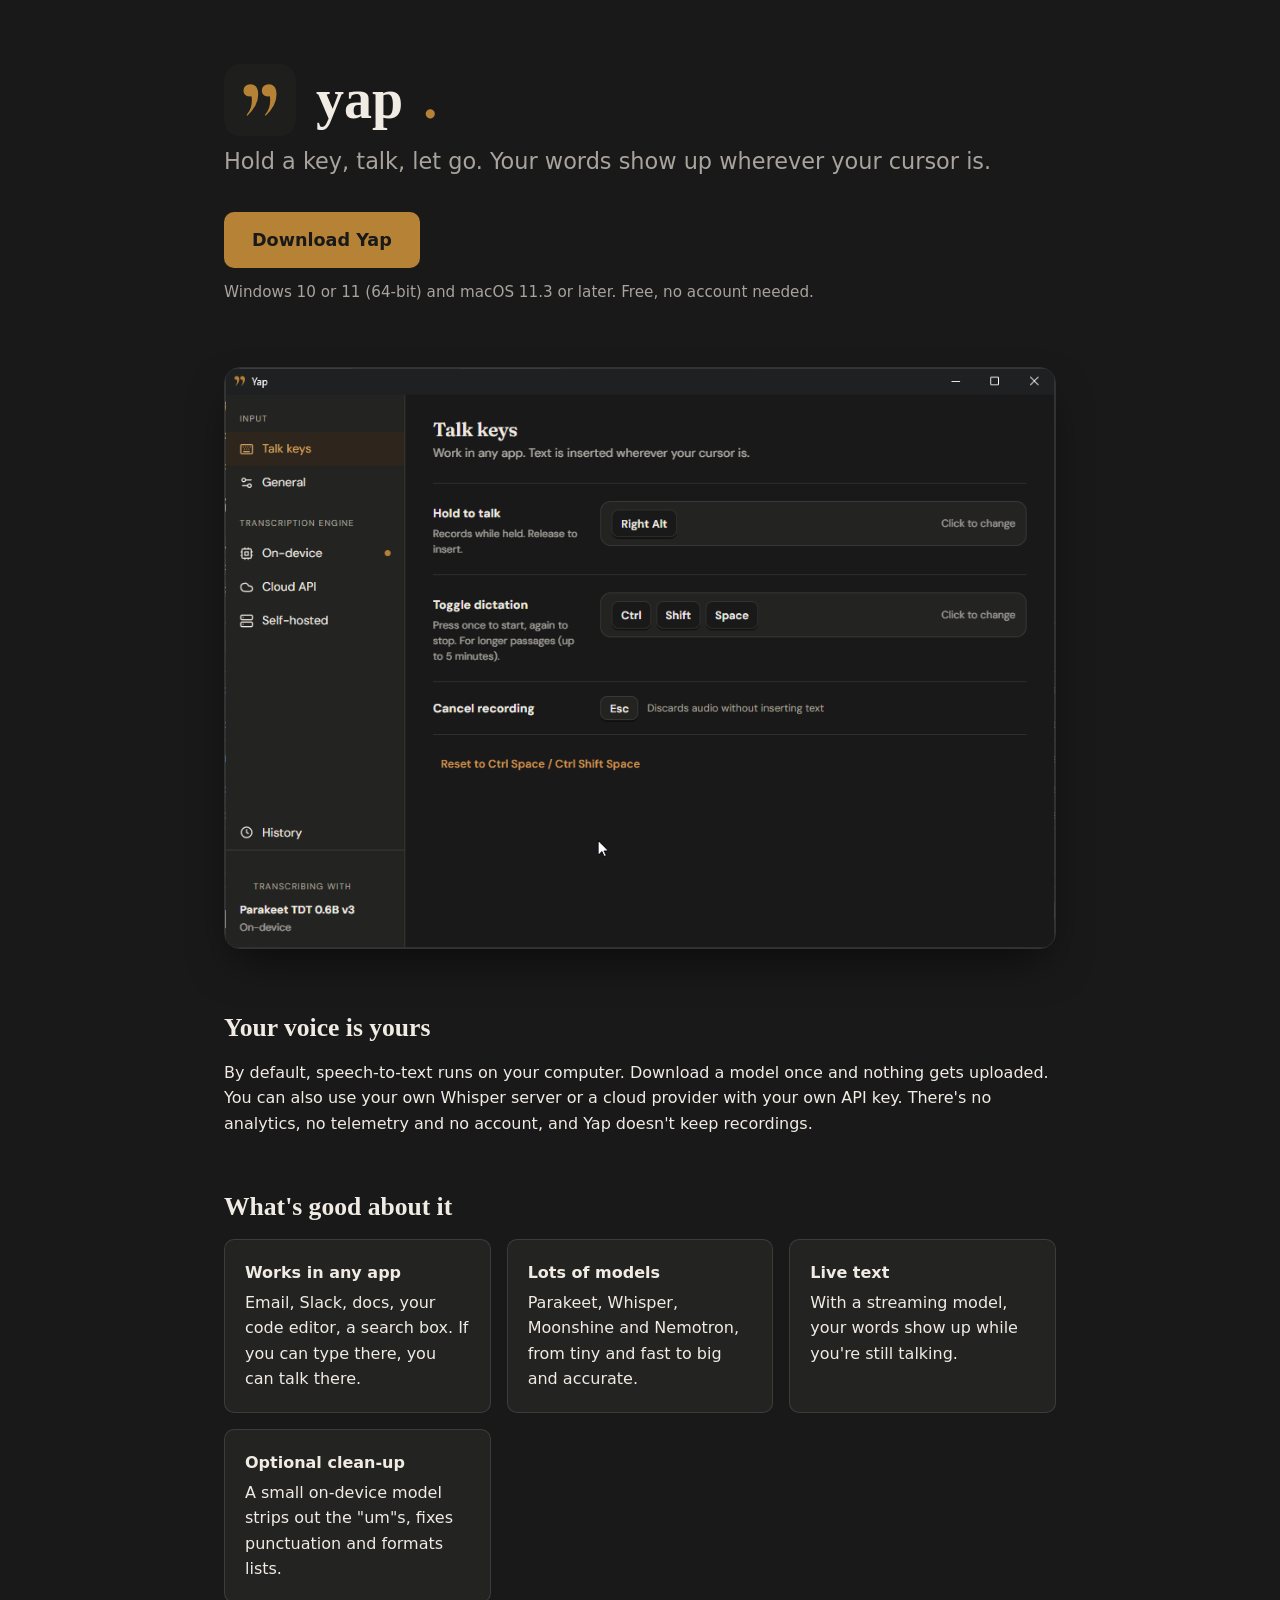
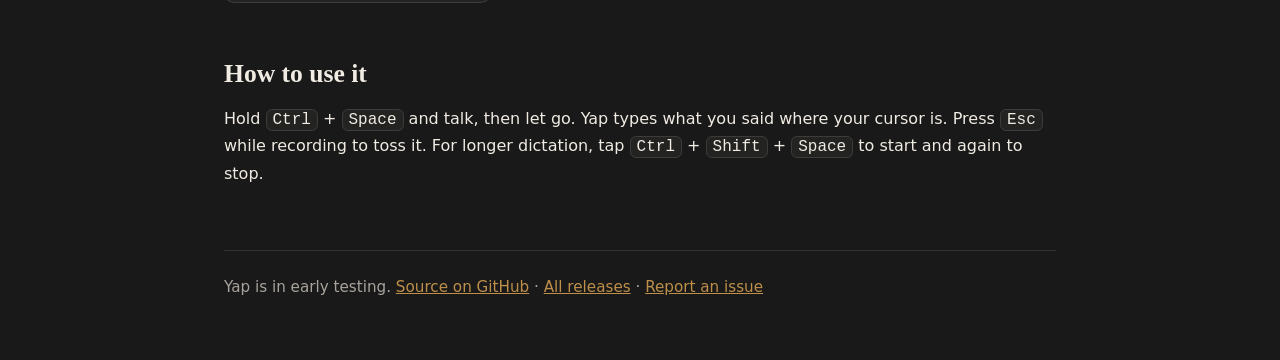
==== docs/index.html @ 4fff2c23 "Add download page" ====
<!DOCTYPE html>
<html lang="en">
<head>
<meta charset="utf-8">
<meta name="viewport" content="width=device-width, initial-scale=1">
<title>Yap: hold a key, talk, let go</title>
<meta name="description" content="Voice typing for Windows and macOS. Private by default: speech-to-text runs on your computer, with no account and no telemetry.">
<link rel="icon" href="favicon.ico" sizes="16x16 32x32 48x48">
<link rel="icon" href="yap-icon-tile.svg" type="image/svg+xml">
<link rel="apple-touch-icon" href="apple-touch-icon-180.png">
<meta property="og:title" content="Yap">
<meta property="og:description" content="Push-to-talk dictation for any app">
<meta property="og:image" content="https://codyrowland.github.io/yap/open-graph.png">
<meta property="og:url" content="https://codyrowland.github.io/yap/">
<meta name="twitter:card" content="summary_large_image">
<style>
  :root {
    --bg: #191919;
    --surface: #232322;
    --text: #F0EBE3;
    --muted: #A8A39C;
    --accent: #B68235;
    --accent-hover: #BD8F4A;
    --on-accent: #191919;
    --divider: rgba(240, 235, 227, .12);
    --heading: Georgia, 'Times New Roman', serif;
    --body: system-ui, -apple-system, 'Segoe UI', sans-serif;
  }
  * { box-sizing: border-box; }
  body { margin: 0; background: var(--bg); color: var(--text); font-family: var(--body); line-height: 1.6; }
  main { max-width: 880px; margin: 0 auto; padding: 64px 24px; }
  h1, h2 { font-family: var(--heading); font-weight: 600; line-height: 1.2; }
  h1 { font-size: 3.5rem; margin: 0; display: flex; align-items: center; gap: 20px; }
  h1 img { width: 72px; height: 72px; }
  h1 span { color: var(--accent); }
  h2 { font-size: 1.6rem; margin: 56px 0 16px; }
  .tagline { font-size: 1.4rem; color: var(--muted); margin: 8px 0 32px; }
  a { color: var(--accent-hover); }
  .downloads { display: flex; flex-wrap: wrap; gap: 12px; }
  .button { display: inline-block; padding: 14px 28px; border-radius: 10px; background: var(--accent); color: var(--on-accent); font-weight: 600; font-size: 1.1rem; text-decoration: none; }
  .button:hover { background: var(--accent-hover); }
  .button.secondary { background: var(--surface); color: var(--text); border: 1px solid var(--divider); }
  .note { color: var(--muted); font-size: .95rem; margin-top: 12px; }
  .screenshot { width: 100%; margin-top: 48px; border-radius: 16px; border: 1px solid var(--divider); box-shadow: 0 20px 44px -12px rgba(0, 0, 0, .6); }
  .features { display: grid; grid-template-columns: repeat(auto-fit, minmax(240px, 1fr)); gap: 16px; padding: 0; list-style: none; }
  .features li { background: var(--surface); border: 1px solid var(--divider); border-radius: 10px; padding: 20px; }
  .features strong { display: block; margin-bottom: 4px; }
  kbd { font-family: ui-monospace, Consolas, monospace; background: var(--surface); border: 1px solid var(--divider); border-radius: 6px; padding: 1px 6px; }
  footer { margin-top: 64px; padding-top: 24px; border-top: 1px solid var(--divider); color: var(--muted); font-size: .95rem; }
</style>
</head>
<body>
<main>
  <h1><img src="yap-icon-tile.svg" alt="">yap<span>.</span></h1>
  <p class="tagline">Hold a key, talk, let go. Your words show up wherever your cursor is.</p>

  <div class="downloads" id="downloads">
    <a class="button" href="https://github.com/codyrowland/yap/releases">Download Yap</a>
  </div>
  <p class="note" id="note">Windows 10 or 11 (64-bit) and macOS 11.3 or later. Free, no account needed.</p>
  <p class="note" id="other"></p>

  <img class="screenshot" src="yap-app.png" alt="Yap settings window">

  <h2>Your voice is yours</h2>
  <p>By default, speech-to-text runs on your computer. Download a model once and nothing gets uploaded. You can also use your own Whisper server or a cloud provider with your own API key. There's no analytics, no telemetry and no account, and Yap doesn't keep recordings.</p>

  <h2>What's good about it</h2>
  <ul class="features">
    <li><strong>Works in any app</strong>Email, Slack, docs, your code editor, a search box. If you can type there, you can talk there.</li>
    <li><strong>Lots of models</strong>Parakeet, Whisper, Moonshine and Nemotron, from tiny and fast to big and accurate.</li>
    <li><strong>Live text</strong>With a streaming model, your words show up while you're still talking.</li>
    <li><strong>Optional clean-up</strong>A small on-device model strips out the "um"s, fixes punctuation and formats lists.</li>
  </ul>

  <h2>How to use it</h2>
  <p>Hold <kbd>Ctrl</kbd> + <kbd>Space</kbd> and talk, then let go. Yap types what you said where your cursor is. Press <kbd>Esc</kbd> while recording to toss it. For longer dictation, tap <kbd>Ctrl</kbd> + <kbd>Shift</kbd> + <kbd>Space</kbd> to start and again to stop.</p>

  <footer>
    Yap is in early testing. <a href="https://github.com/codyrowland/yap">Source on GitHub</a> · <a href="https://github.com/codyrowland/yap/releases">All releases</a> · <a href="https://github.com/codyrowland/yap/issues">Report an issue</a>
  </footer>
</main>
<script>
  const DOWNLOADS = [
    { os: 'windows', label: 'Download for Windows', suffix: '_x64-setup.exe' },
    { os: 'mac', label: 'Download for Mac (Apple Silicon)', suffix: '_aarch64.dmg' },
    { os: 'mac', label: 'Download for Mac (Intel)', suffix: '_x64.dmg' }
  ];

  function detectOs() {
    const platform = (navigator.userAgentData && navigator.userAgentData.platform) || navigator.platform || navigator.userAgent;
    if (/win/i.test(platform)) {
      return 'windows';
    }

    if (/mac/i.test(platform)) {
      return 'mac';
    }

    return 'other';
  }

  function link(href, text, className) {
    const a = document.createElement('a');
    a.href = href;
    a.textContent = text;
    a.className = className;
    return a;
  }

  async function showDownloads() {
    const response = await fetch('https://api.github.com/repos/codyrowland/yap/releases?per_page=10');
    if (!response.ok) {
      return;
    }

    const releases = (await response.json()).filter(release => !release.draft);
    const release = releases.find(r => DOWNLOADS.every(d => r.assets.some(a => a.name.endsWith(d.suffix))));
    if (!release) {
      return;
    }

    const os = detectOs();
    const found = DOWNLOADS.map(d => ({ ...d, url: release.assets.find(a => a.name.endsWith(d.suffix)).browser_download_url }));
    const primary = found.filter(d => d.os === os);
    const others = os === 'other' ? found : found.filter(d => d.os !== os);

    const container = document.getElementById('downloads');
    container.replaceChildren();
    (primary.length ? primary : found).forEach((d, i) => {
      container.append(link(d.url, d.label, i === 0 || !primary.length ? 'button' : 'button secondary'));
    });

    document.getElementById('note').textContent = 'Version ' + release.tag_name.replace(/^v/, '') + '. Free, no account needed.' + (os === 'mac' ? ' Not sure which Mac you have? Apple menu › About This Mac: "Apple M…" means Apple Silicon.' : '');

    if (primary.length) {
      const other = document.getElementById('other');
      other.append('Other platforms: ');
      others.forEach((d, i) => {
        if (i > 0) {
          other.append(' · ');
        }

        other.append(link(d.url, d.label.replace('Download for ', ''), ''));
      });
    }
  }

  showDownloads().catch(() => {});
</script>
</body>
</html>
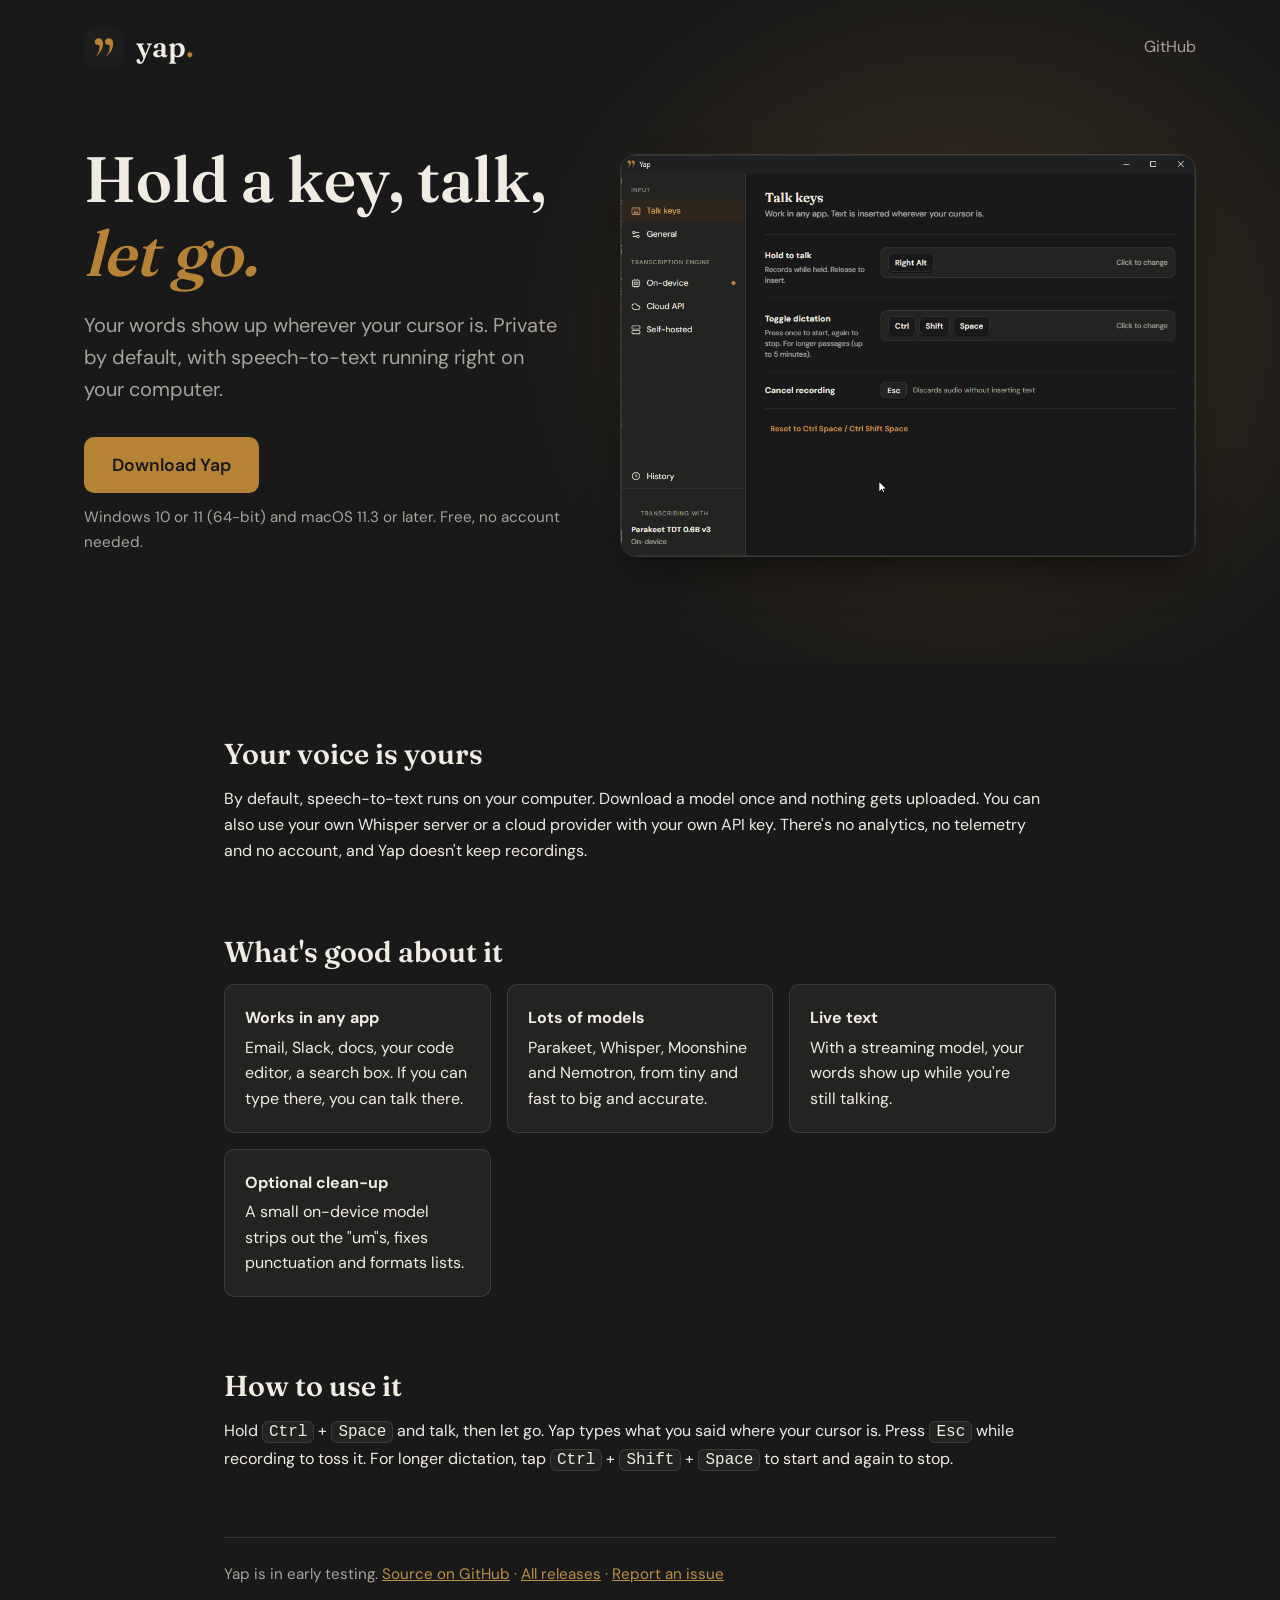
==== commit 414f97b9: "Redesign download page hero and use brand fonts" ====
--- a/docs/index.html
+++ b/docs/index.html
@@ -14,6 +14,8 @@
 <meta property="og:url" content="https://codyrowland.github.io/yap/">
 <meta name="twitter:card" content="summary_large_image">
 <style>
+  @font-face { font-family: 'DM Sans'; src: url('dm-sans-latin.woff2') format('woff2'); font-weight: 100 1000; font-display: swap; }
+  @font-face { font-family: 'Fraunces'; src: url('fraunces-latin.woff2') format('woff2'); font-weight: 100 900; font-display: swap; }
   :root {
     --bg: #191919;
     --surface: #232322;
@@ -23,25 +25,34 @@
     --accent-hover: #BD8F4A;
     --on-accent: #191919;
     --divider: rgba(240, 235, 227, .12);
-    --heading: Georgia, 'Times New Roman', serif;
-    --body: system-ui, -apple-system, 'Segoe UI', sans-serif;
+    --heading: 'Fraunces', Georgia, serif;
+    --body: 'DM Sans', system-ui, sans-serif;
   }
   * { box-sizing: border-box; }
   body { margin: 0; background: var(--bg); color: var(--text); font-family: var(--body); line-height: 1.6; }
-  main { max-width: 880px; margin: 0 auto; padding: 64px 24px; }
-  h1, h2 { font-family: var(--heading); font-weight: 600; line-height: 1.2; }
-  h1 { font-size: 3.5rem; margin: 0; display: flex; align-items: center; gap: 20px; }
-  h1 img { width: 72px; height: 72px; }
-  h1 span { color: var(--accent); }
-  h2 { font-size: 1.6rem; margin: 56px 0 16px; }
-  .tagline { font-size: 1.4rem; color: var(--muted); margin: 8px 0 32px; }
+  main { max-width: 880px; margin: 0 auto; padding: 0 24px 64px; }
+  h1, h2 { font-family: var(--heading); font-weight: 600; line-height: 1.15; }
+  h2 { font-size: 1.8rem; margin: 72px 0 16px; }
+  .nav { max-width: 1160px; margin: 0 auto; padding: 24px; display: flex; align-items: center; justify-content: space-between; }
+  .logo { display: flex; align-items: center; gap: 12px; font-family: var(--heading); font-weight: 600; font-size: 1.8rem; color: var(--text); text-decoration: none; }
+  .logo img { width: 40px; height: 40px; }
+  .wordmark span { color: var(--accent); }
+  .nav-link { color: var(--muted); text-decoration: none; }
+  .nav-link:hover { color: var(--text); }
+  .hero { position: relative; overflow: hidden; }
+  .hero::before { content: ''; position: absolute; top: -10%; right: -10%; width: 70%; height: 120%; background: radial-gradient(closest-side, rgba(182, 130, 53, .22), transparent); pointer-events: none; }
+  .hero-inner { position: relative; max-width: 1160px; margin: 0 auto; padding: 48px 24px 96px; display: grid; grid-template-columns: 5fr 6fr; gap: 56px; align-items: center; }
+  .hero h1 { font-size: clamp(2.6rem, 5vw, 4.2rem); margin: 0 0 20px; }
+  .hero h1 em { font-style: italic; color: var(--accent); }
+  .tagline { font-size: 1.25rem; color: var(--muted); margin: 0 0 32px; }
+  @media (max-width: 860px) { .hero-inner { grid-template-columns: minmax(0, 1fr); padding-bottom: 64px; } }
   a { color: var(--accent-hover); }
   .downloads { display: flex; flex-wrap: wrap; gap: 12px; }
   .button { display: inline-block; padding: 14px 28px; border-radius: 10px; background: var(--accent); color: var(--on-accent); font-weight: 600; font-size: 1.1rem; text-decoration: none; }
   .button:hover { background: var(--accent-hover); }
   .button.secondary { background: var(--surface); color: var(--text); border: 1px solid var(--divider); }
   .note { color: var(--muted); font-size: .95rem; margin-top: 12px; }
-  .screenshot { width: 100%; margin-top: 48px; border-radius: 16px; border: 1px solid var(--divider); box-shadow: 0 20px 44px -12px rgba(0, 0, 0, .6); }
+  .screenshot { width: 100%; height: auto; display: block; border-radius: 16px; border: 1px solid var(--divider); box-shadow: 0 20px 44px -12px rgba(0, 0, 0, .6); }
   .features { display: grid; grid-template-columns: repeat(auto-fit, minmax(240px, 1fr)); gap: 16px; padding: 0; list-style: none; }
   .features li { background: var(--surface); border: 1px solid var(--divider); border-radius: 10px; padding: 20px; }
   .features strong { display: block; margin-bottom: 4px; }
@@ -50,18 +61,25 @@
 </style>
 </head>
 <body>
+<header class="hero">
+  <nav class="nav">
+    <a class="logo" href="./"><img src="yap-icon-tile.svg" alt=""><span class="wordmark">yap<span>.</span></span></a>
+    <a class="nav-link" href="https://github.com/codyrowland/yap">GitHub</a>
+  </nav>
+  <div class="hero-inner">
+    <div>
+      <h1>Hold a key, talk, <em>let go.</em></h1>
+      <p class="tagline">Your words show up wherever your cursor is. Private by default, with speech-to-text running right on your computer.</p>
+      <div class="downloads" id="downloads">
+        <a class="button" href="https://github.com/codyrowland/yap/releases">Download Yap</a>
+      </div>
+      <p class="note" id="note">Windows 10 or 11 (64-bit) and macOS 11.3 or later. Free, no account needed.</p>
+      <p class="note" id="other"></p>
+    </div>
+    <img class="screenshot" src="yap-app.png" alt="Yap settings window" width="962" height="672">
+  </div>
+</header>
 <main>
-  <h1><img src="yap-icon-tile.svg" alt="">yap<span>.</span></h1>
-  <p class="tagline">Hold a key, talk, let go. Your words show up wherever your cursor is.</p>
-
-  <div class="downloads" id="downloads">
-    <a class="button" href="https://github.com/codyrowland/yap/releases">Download Yap</a>
-  </div>
-  <p class="note" id="note">Windows 10 or 11 (64-bit) and macOS 11.3 or later. Free, no account needed.</p>
-  <p class="note" id="other"></p>
-
-  <img class="screenshot" src="yap-app.png" alt="Yap settings window">
-
   <h2>Your voice is yours</h2>
   <p>By default, speech-to-text runs on your computer. Download a model once and nothing gets uploaded. You can also use your own Whisper server or a cloud provider with your own API key. There's no analytics, no telemetry and no account, and Yap doesn't keep recordings.</p>
 
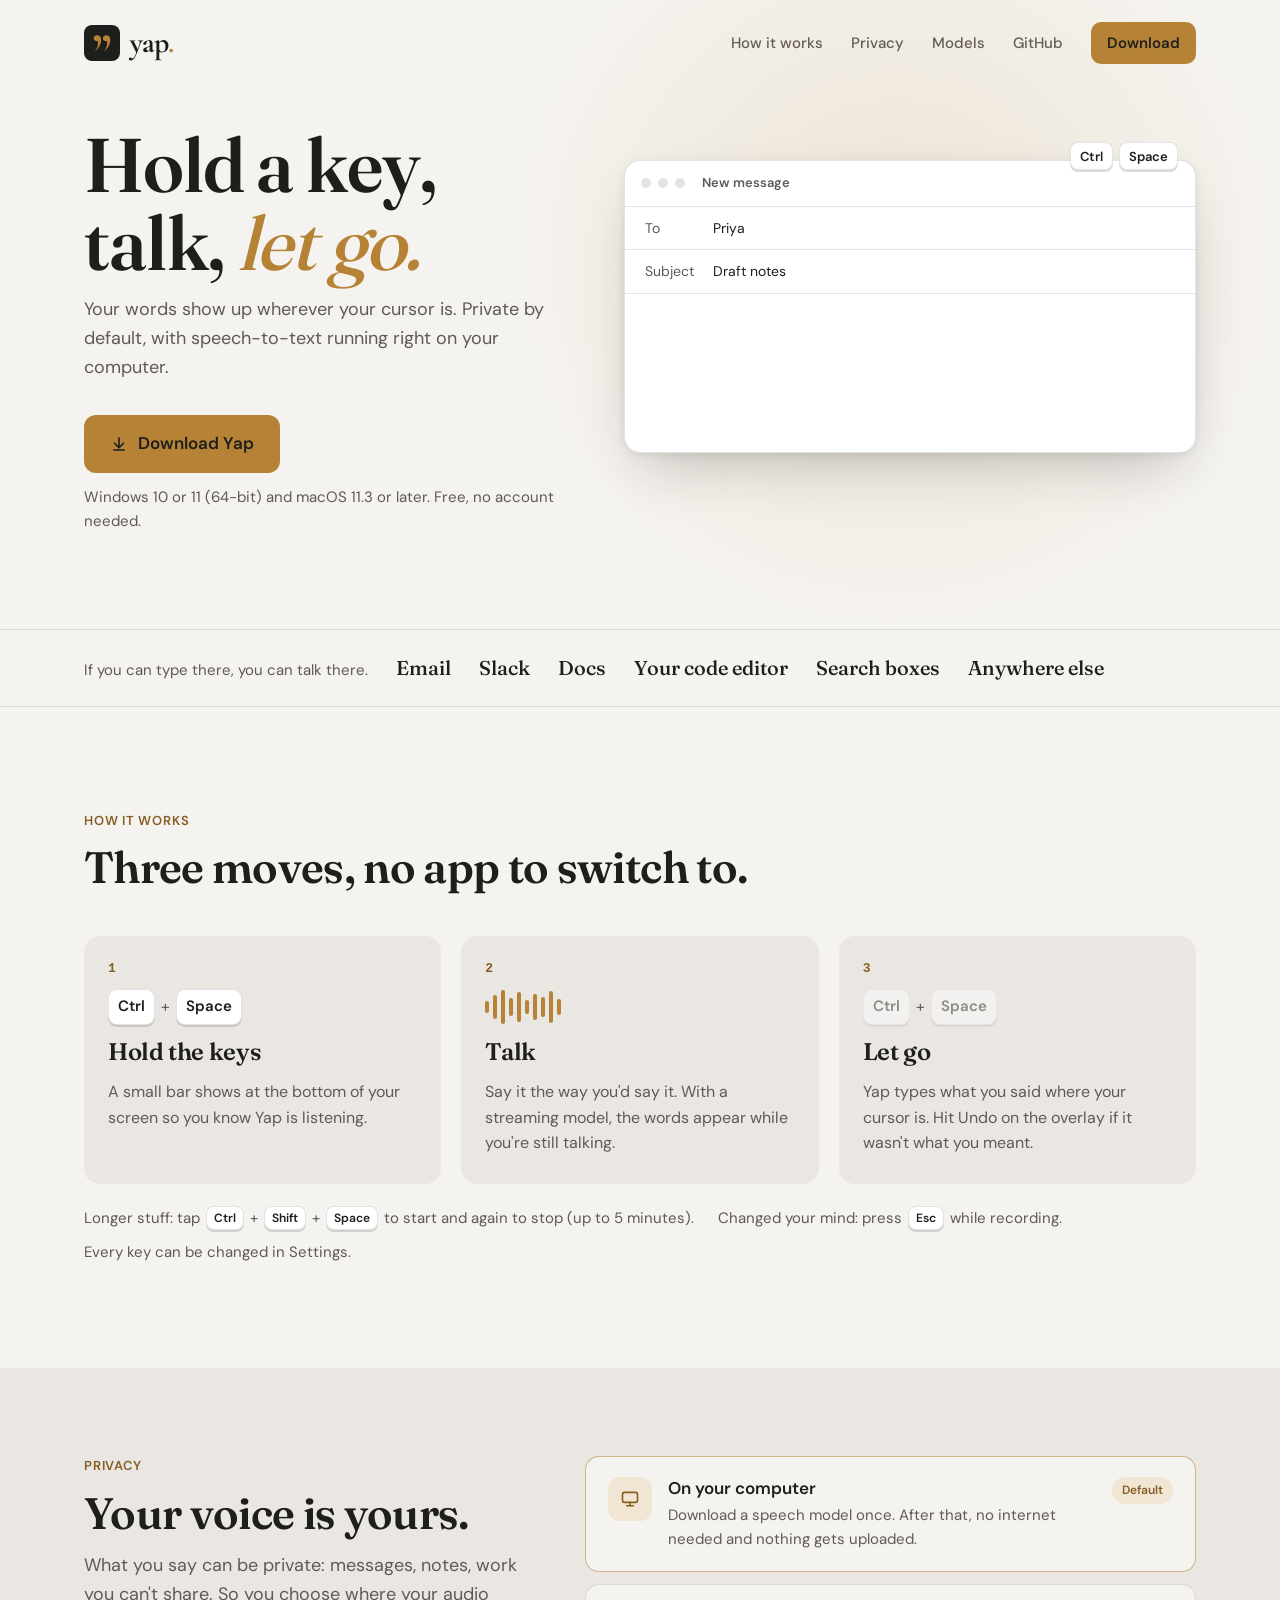
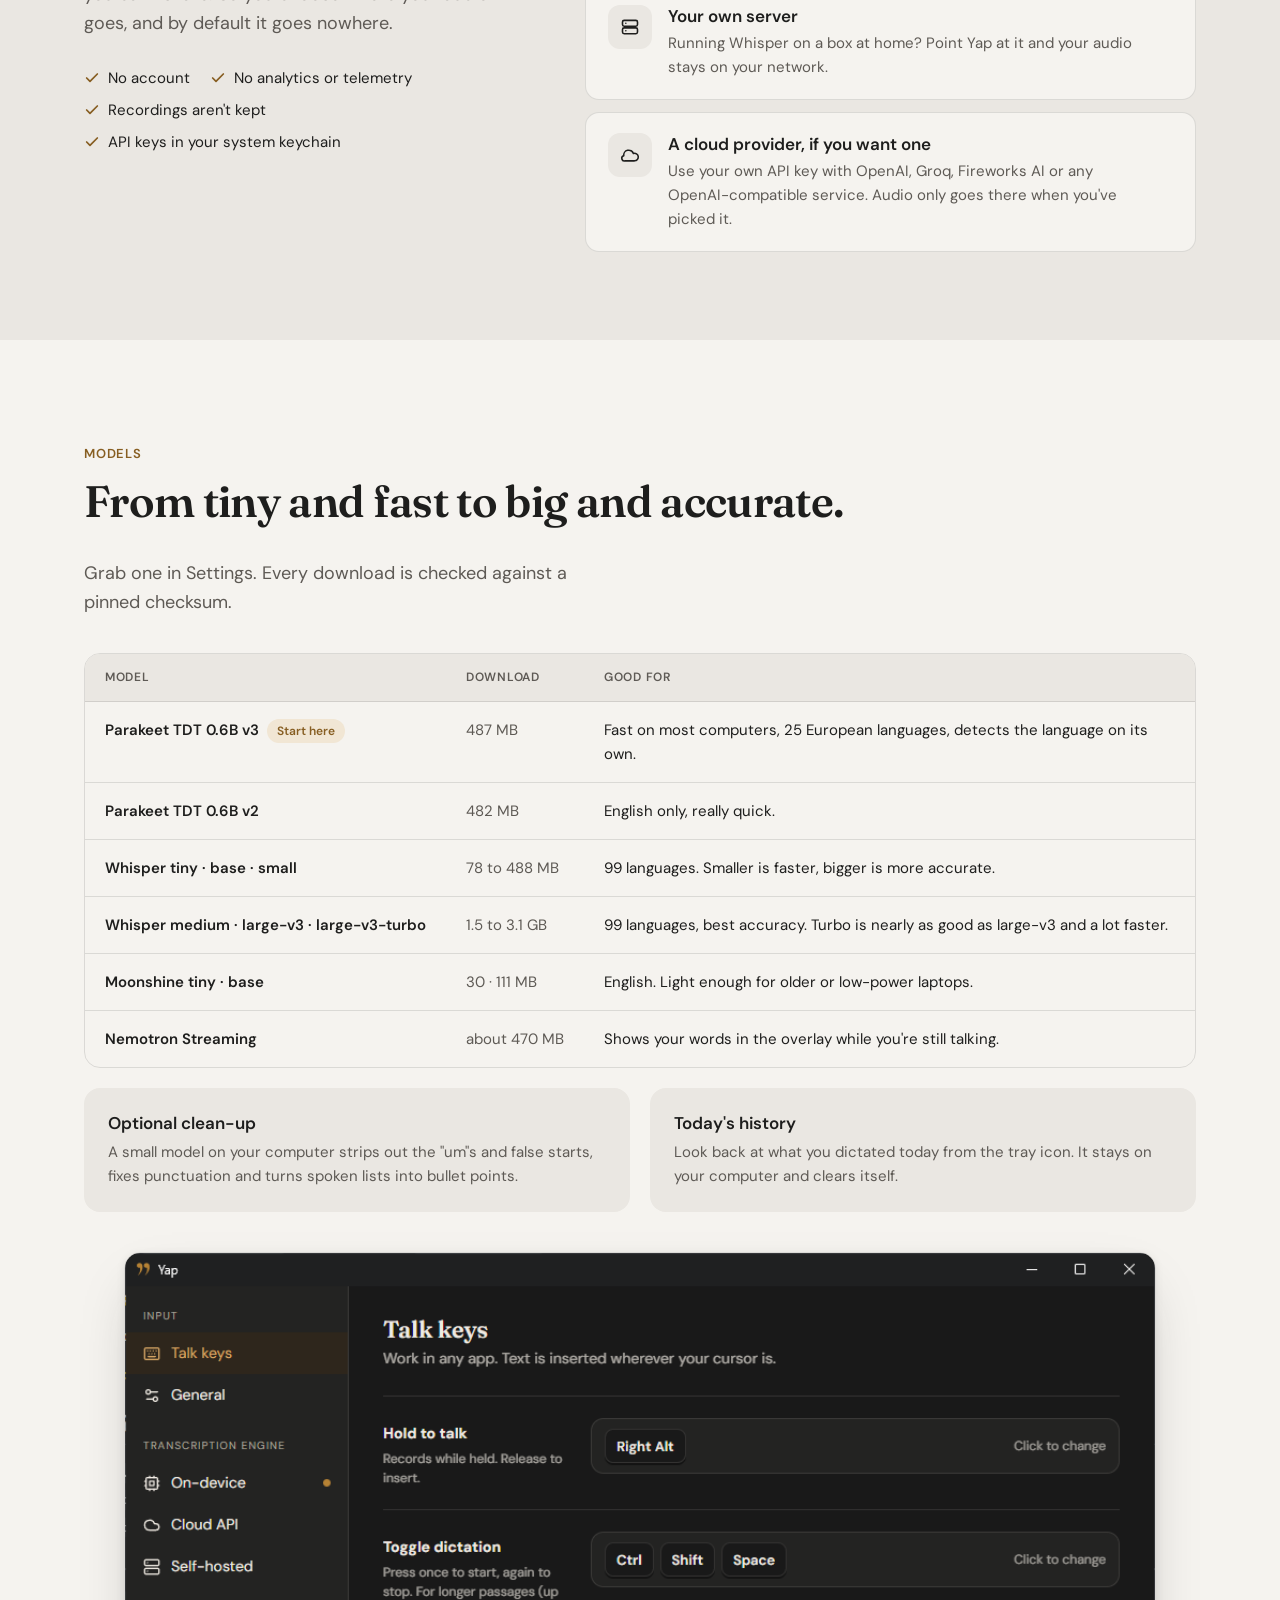
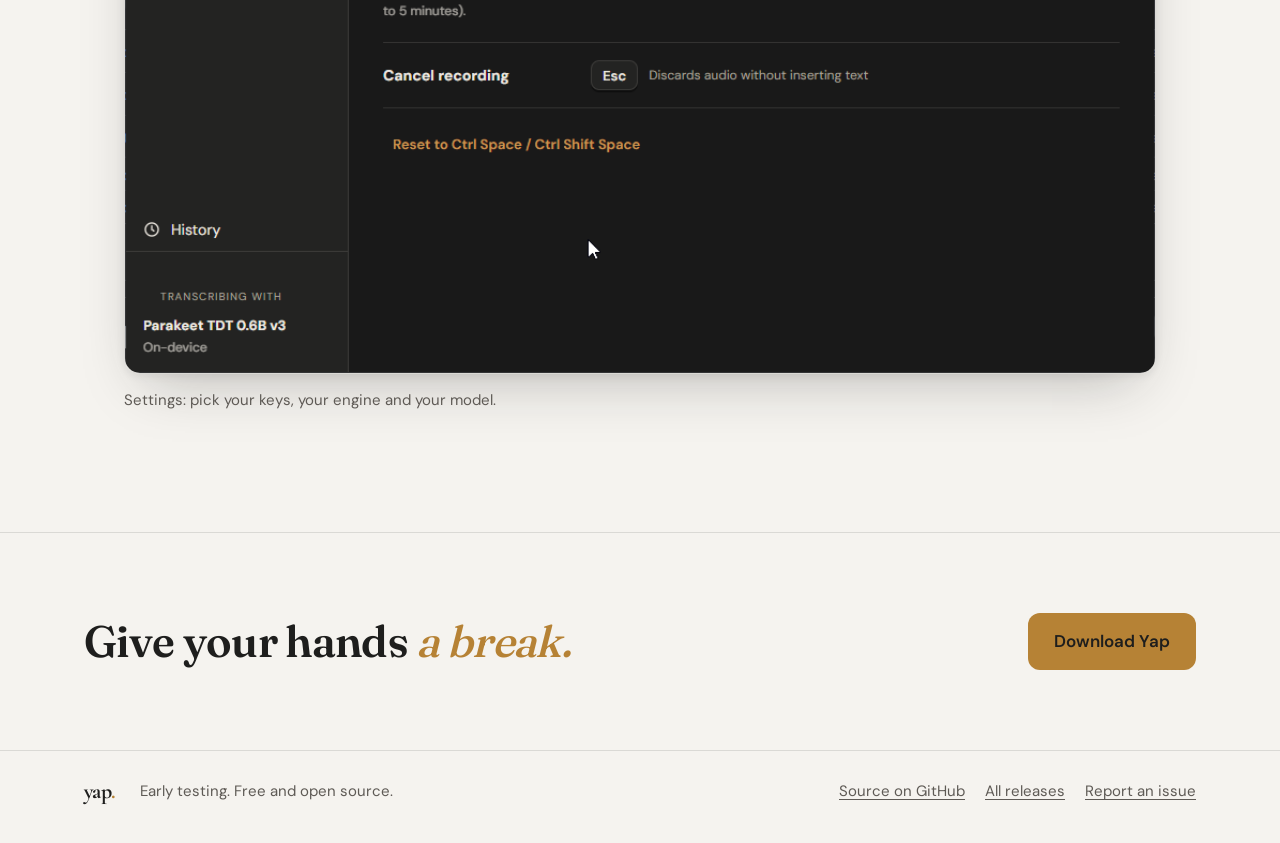
==== commit ec3c796f: "Replace download page with full landing page" ====
--- a/docs/index.html
+++ b/docs/index.html
@@ -2,7 +2,7 @@
 <html lang="en">
 <head>
 <meta charset="utf-8">
-<meta name="viewport" content="width=device-width, initial-scale=1">
+<meta name="viewport" content="width=device-width, initial-scale=1, viewport-fit=cover">
 <title>Yap: hold a key, talk, let go</title>
 <meta name="description" content="Voice typing for Windows and macOS. Private by default: speech-to-text runs on your computer, with no account and no telemetry.">
 <link rel="icon" href="favicon.ico" sizes="16x16 32x32 48x48">
@@ -14,157 +14,409 @@
 <meta property="og:url" content="https://codyrowland.github.io/yap/">
 <meta name="twitter:card" content="summary_large_image">
 <style>
-  @font-face { font-family: 'DM Sans'; src: url('dm-sans-latin.woff2') format('woff2'); font-weight: 100 1000; font-display: swap; }
-  @font-face { font-family: 'Fraunces'; src: url('fraunces-latin.woff2') format('woff2'); font-weight: 100 900; font-display: swap; }
-  :root {
-    --bg: #191919;
-    --surface: #232322;
-    --text: #F0EBE3;
-    --muted: #A8A39C;
-    --accent: #B68235;
-    --accent-hover: #BD8F4A;
-    --on-accent: #191919;
-    --divider: rgba(240, 235, 227, .12);
-    --heading: 'Fraunces', Georgia, serif;
-    --body: 'DM Sans', system-ui, sans-serif;
-  }
-  * { box-sizing: border-box; }
-  body { margin: 0; background: var(--bg); color: var(--text); font-family: var(--body); line-height: 1.6; }
-  main { max-width: 880px; margin: 0 auto; padding: 0 24px 64px; }
-  h1, h2 { font-family: var(--heading); font-weight: 600; line-height: 1.15; }
-  h2 { font-size: 1.8rem; margin: 72px 0 16px; }
-  .nav { max-width: 1160px; margin: 0 auto; padding: 24px; display: flex; align-items: center; justify-content: space-between; }
-  .logo { display: flex; align-items: center; gap: 12px; font-family: var(--heading); font-weight: 600; font-size: 1.8rem; color: var(--text); text-decoration: none; }
-  .logo img { width: 40px; height: 40px; }
-  .wordmark span { color: var(--accent); }
-  .nav-link { color: var(--muted); text-decoration: none; }
-  .nav-link:hover { color: var(--text); }
-  .hero { position: relative; overflow: hidden; }
-  .hero::before { content: ''; position: absolute; top: -10%; right: -10%; width: 70%; height: 120%; background: radial-gradient(closest-side, rgba(182, 130, 53, .22), transparent); pointer-events: none; }
-  .hero-inner { position: relative; max-width: 1160px; margin: 0 auto; padding: 48px 24px 96px; display: grid; grid-template-columns: 5fr 6fr; gap: 56px; align-items: center; }
-  .hero h1 { font-size: clamp(2.6rem, 5vw, 4.2rem); margin: 0 0 20px; }
-  .hero h1 em { font-style: italic; color: var(--accent); }
-  .tagline { font-size: 1.25rem; color: var(--muted); margin: 0 0 32px; }
-  @media (max-width: 860px) { .hero-inner { grid-template-columns: minmax(0, 1fr); padding-bottom: 64px; } }
-  a { color: var(--accent-hover); }
-  .downloads { display: flex; flex-wrap: wrap; gap: 12px; }
-  .button { display: inline-block; padding: 14px 28px; border-radius: 10px; background: var(--accent); color: var(--on-accent); font-weight: 600; font-size: 1.1rem; text-decoration: none; }
-  .button:hover { background: var(--accent-hover); }
-  .button.secondary { background: var(--surface); color: var(--text); border: 1px solid var(--divider); }
-  .note { color: var(--muted); font-size: .95rem; margin-top: 12px; }
-  .screenshot { width: 100%; height: auto; display: block; border-radius: 16px; border: 1px solid var(--divider); box-shadow: 0 20px 44px -12px rgba(0, 0, 0, .6); }
-  .features { display: grid; grid-template-columns: repeat(auto-fit, minmax(240px, 1fr)); gap: 16px; padding: 0; list-style: none; }
-  .features li { background: var(--surface); border: 1px solid var(--divider); border-radius: 10px; padding: 20px; }
-  .features strong { display: block; margin-bottom: 4px; }
-  kbd { font-family: ui-monospace, Consolas, monospace; background: var(--surface); border: 1px solid var(--divider); border-radius: 6px; padding: 1px 6px; }
-  footer { margin-top: 64px; padding-top: 24px; border-top: 1px solid var(--divider); color: var(--muted); font-size: .95rem; }
+@font-face { font-family: "DM Sans"; src: url("dm-sans-latin.woff2") format("woff2"); font-weight: 100 1000; font-display: swap; }
+@font-face { font-family: "Fraunces"; src: url("fraunces-latin.woff2") format("woff2"); font-weight: 100 900; font-display: swap; }
+@font-face { font-family: "Cormorant Garamond"; src: url("cormorant-garamond-latin-700.woff2") format("woff2"); font-weight: 700; font-display: swap; }
+html { scroll-behavior: smooth; }
+
+/* Layout: a live dictation demo opens the page; everything after is one calm reading column with two wide bands (privacy, models). */
+:root {
+  --bg: #191919; --surface: #232322; --raised: #2A2928; --text: #F0EBE3; --muted: #A8A39C;
+  --accent: #B68235; --accent-text: #CC9752; --accent-tint: #2E261C; --on-accent: #191919;
+  --divider: rgba(240, 235, 227, .12); --key-shadow: rgba(0, 0, 0, .55); --glow: rgba(182, 130, 53, .16);
+  --shadow: 0 24px 60px -18px rgba(0, 0, 0, .7), 0 2px 8px rgba(0, 0, 0, .3);
+  --display: "Fraunces", Georgia, serif; --body: "DM Sans", system-ui, sans-serif; --logo: "Cormorant Garamond", Georgia, serif;
+  --mono: ui-monospace, "SF Mono", Consolas, monospace;
+  color-scheme: dark;
+}
+@media (prefers-color-scheme: light) { :root:not([data-theme="dark"]) {
+  --bg: #F5F3EF; --surface: #EAE7E2; --raised: #FFFFFF; --text: #1E1E1D; --muted: #5E5A55;
+  --accent-text: #875E22; --accent-tint: #F1E6D4; --on-accent: #1E1E1D;
+  --divider: rgba(30, 30, 29, .12); --key-shadow: rgba(30, 30, 29, .16); --glow: rgba(182, 130, 53, .14);
+  --shadow: 0 24px 56px -20px rgba(30, 30, 29, .28), 0 2px 8px rgba(30, 30, 29, .08);
+  color-scheme: light; } }
+:root[data-theme="light"] {
+  --bg: #F5F3EF; --surface: #EAE7E2; --raised: #FFFFFF; --text: #1E1E1D; --muted: #5E5A55;
+  --accent-text: #875E22; --accent-tint: #F1E6D4; --on-accent: #1E1E1D;
+  --divider: rgba(30, 30, 29, .12); --key-shadow: rgba(30, 30, 29, .16); --glow: rgba(182, 130, 53, .14);
+  --shadow: 0 24px 56px -20px rgba(30, 30, 29, .28), 0 2px 8px rgba(30, 30, 29, .08);
+  color-scheme: light; }
+
+* { box-sizing: border-box; }
+body { margin: 0; background: var(--bg); color: var(--text); font: 16px/1.6 var(--body); -webkit-font-smoothing: antialiased; }
+a { color: var(--accent-text); text-underline-offset: 3px; }
+:focus-visible { outline: 2px solid var(--accent); outline-offset: 3px; border-radius: 6px; }
+.wrap { max-width: 1160px; margin: 0 auto; padding-left: max(24px, env(safe-area-inset-left, 0px)); padding-right: max(24px, env(safe-area-inset-right, 0px)); }
+h1, h2, h3 { font-family: var(--display); font-weight: 600; line-height: 1.1; letter-spacing: -0.015em; text-wrap: balance; margin: 0; }
+h2 { font-size: clamp(2rem, 3.6vw, 2.75rem); }
+.lede { font-size: 1.125rem; color: var(--muted); max-width: 58ch; margin: 14px 0 0; }
+.eyebrow { font-size: .8125rem; font-weight: 600; letter-spacing: .06em; text-transform: uppercase; color: var(--accent-text); margin: 0 0 12px; }
+
+/* nav */
+.nav { display: flex; align-items: center; gap: 28px; padding-block: 22px; }
+.brand { display: flex; align-items: center; gap: 10px; text-decoration: none; color: var(--text); margin-right: auto; }
+.brand img { width: 36px; height: 36px; display: block; }
+.wm { font: 700 30px/1 var(--logo); letter-spacing: -0.03em; }
+.wm i { font-style: normal; color: var(--accent); letter-spacing: 0; }
+.nav a.l { color: var(--muted); text-decoration: none; font-size: .9375rem; font-weight: 500; }
+.nav a.l:hover { color: var(--text); }
+.btn { display: inline-flex; align-items: center; justify-content: center; gap: 10px; padding: 15px 26px; border-radius: 12px; background: var(--accent); color: var(--on-accent); font-weight: 600; font-size: 1.0625rem; text-decoration: none; border: 0; transition: transform .15s, background .15s; }
+.btn:hover { background: color-mix(in srgb, var(--accent) 88%, var(--text)); }
+.btn:active { transform: translateY(1px); }
+.btn.sm { padding: 9px 16px; font-size: .9375rem; border-radius: 10px; }
+@media (max-width: 720px) { .nav a.l { display: none; } }
+
+/* hero */
+.hero { position: relative; }
+.hero::before { content: ""; position: absolute; inset: -120px 0 0 40%; background: radial-gradient(closest-side, var(--glow), transparent); pointer-events: none; }
+.hero-grid { position: relative; display: grid; grid-template-columns: minmax(0, 5fr) minmax(0, 6fr); gap: 64px; align-items: center; padding-block: 40px 96px; }
+.hero h1 { font-size: clamp(2.9rem, 6vw, 4.75rem); line-height: 1.02; }
+.hero h1 em { font-style: italic; color: var(--accent); font-weight: 500; }
+.cta { display: flex; flex-direction: column; align-items: flex-start; gap: 12px; margin-top: 34px; }
+.note { color: var(--muted); font-size: .9375rem; margin: 0; }
+.note a { color: var(--muted); }
+@media (max-width: 900px) { .hero-grid { grid-template-columns: minmax(0, 1fr); gap: 48px; padding-block: 24px 72px; } }
+
+/* demo */
+.demo { position: relative; padding-bottom: 46px; }
+.composer { background: var(--raised); border: 1px solid var(--divider); border-radius: 16px; box-shadow: var(--shadow); overflow: hidden; }
+.c-bar { display: flex; align-items: center; gap: 7px; padding: 12px 16px; border-bottom: 1px solid var(--divider); }
+.c-bar span { width: 10px; height: 10px; border-radius: 50%; background: var(--divider); }
+.c-bar b { margin-left: 10px; font-size: .8125rem; font-weight: 600; color: var(--muted); }
+.c-row { display: flex; gap: 12px; padding: 10px 20px; border-bottom: 1px solid var(--divider); font-size: .875rem; }
+.c-row span:first-child { color: var(--muted); width: 56px; flex: none; }
+.c-body { padding: 18px 20px 26px; min-height: 158px; font-size: 1.0625rem; line-height: 1.65; }
+.c-body .w { transition: opacity .25s; }
+.c-body .w.pending { opacity: .38; }
+.caret { display: inline-block; width: 2px; height: 1.15em; vertical-align: -.2em; margin-left: 1px; background: var(--accent); animation: blink 1s steps(1) infinite; }
+.pill { position: absolute; left: 50%; bottom: 0; transform: translateX(-50%); width: min(400px, 92%); height: 56px; display: flex; align-items: center; gap: 14px; padding: 0 12px 0 20px; border-radius: 999px; background: var(--text); color: var(--bg); box-shadow: var(--shadow); font-size: .875rem; font-weight: 600; }
+.pill .rec { width: 10px; height: 10px; border-radius: 50%; background: var(--accent); flex: none; box-shadow: 0 0 0 4px color-mix(in srgb, var(--accent) 28%, transparent); animation: pulse 1.4s ease-in-out infinite; }
+.pill .wave { display: flex; align-items: center; gap: 3px; height: 26px; }
+.pill .wave i { width: 3px; border-radius: 3px; background: currentColor; opacity: .8; animation: wave 1s ease-in-out infinite; }
+.pill .t { flex: 1; min-width: 0; white-space: nowrap; overflow: hidden; text-overflow: ellipsis; }
+.pill .tm { opacity: .65; font-variant-numeric: tabular-nums; font-weight: 500; }
+.pill .chk { width: 22px; height: 22px; border-radius: 50%; display: flex; align-items: center; justify-content: center; background: var(--accent); color: #1E1E1D; flex: none; }
+.pill .undo { padding: 7px 14px; border-radius: 999px; border: 1px solid color-mix(in srgb, var(--bg) 35%, transparent); font-weight: 600; }
+.pill [data-s] { display: none; }
+.demo[data-state="rec"] .pill [data-s~="rec"], .demo[data-state="done"] .pill [data-s~="done"] { display: flex; }
+.demo[data-state="rec"] .pill .t[data-s~="rec"], .demo[data-state="done"] .pill .t[data-s~="done"], .demo[data-state="rec"] .pill .tm { display: block; }
+.demo[data-state="idle"] .pill { opacity: 0; transform: translate(-50%, 8px); }
+.pill { transition: opacity .3s, transform .3s; }
+.keys-hint { position: absolute; top: -18px; right: 18px; display: flex; gap: 6px; align-items: center; font-size: .8125rem; color: var(--muted); }
+.demo[data-state="rec"] .keys-hint kbd { background: var(--accent-tint); border-color: var(--accent); transform: translateY(2px); box-shadow: 0 0 0 var(--key-shadow); }
+
+kbd { display: inline-flex; align-items: center; justify-content: center; min-width: 30px; height: 28px; padding: 0 9px; border-radius: 8px; background: var(--raised); border: 1px solid var(--divider); box-shadow: 0 2px 0 var(--key-shadow); font: 600 .8125rem/1 var(--body); color: var(--text); transition: transform .12s, background .12s, box-shadow .12s; }
+
+/* apps strip */
+.apps { border-block: 1px solid var(--divider); padding-block: 22px; }
+.apps .wrap { display: flex; flex-wrap: wrap; align-items: baseline; gap: 10px 28px; }
+.apps p { margin: 0; font-size: .9375rem; color: var(--muted); }
+.apps ul { display: flex; flex-wrap: wrap; gap: 8px 28px; margin: 0; padding: 0; list-style: none; font-family: var(--display); font-size: 1.25rem; font-weight: 500; }
+
+/* sections */
+section.s { padding-block: 104px 0; }
+.steps { display: grid; grid-template-columns: repeat(3, minmax(0, 1fr)); gap: 20px; margin: 44px 0 0; padding: 0; list-style: none; counter-reset: step; }
+.steps li { display: flex; flex-direction: column; gap: 14px; padding: 26px 24px 28px; border-radius: 16px; background: var(--surface); counter-increment: step; }
+.steps li::before { content: counter(step); font: 600 .8125rem/1 var(--mono); color: var(--accent-text); }
+.steps h3 { font-size: 1.5rem; }
+.steps p { margin: 0; color: var(--muted); }
+.steps .k { display: flex; align-items: center; gap: 6px; min-height: 36px; }
+.steps .k kbd { height: 36px; min-width: 40px; font-size: .9375rem; border-radius: 9px; }
+.steps .k .plus { color: var(--muted); }
+.wave-big { display: flex; align-items: center; gap: 4px; height: 36px; color: var(--accent); }
+.wave-big i { width: 4px; border-radius: 4px; background: currentColor; animation: wave 1.1s ease-in-out infinite; }
+.aside { display: flex; flex-wrap: wrap; gap: 10px 24px; margin-top: 22px; font-size: .9375rem; color: var(--muted); }
+.aside span { display: inline-flex; align-items: center; gap: 6px; flex-wrap: wrap; }
+.aside kbd { height: 24px; min-width: 24px; font-size: .75rem; padding: 0 7px; }
+@media (max-width: 820px) { .steps { grid-template-columns: minmax(0, 1fr); } }
+
+/* privacy band */
+.band { margin-top: 104px; background: var(--surface); padding-block: 88px; }
+.priv { display: grid; grid-template-columns: minmax(0, 5fr) minmax(0, 7fr); gap: 64px; align-items: start; }
+.routes { display: grid; gap: 12px; margin: 0; padding: 0; list-style: none; }
+.routes li { display: grid; grid-template-columns: 44px minmax(0, 1fr) auto; gap: 16px; align-items: start; padding: 20px 22px; border-radius: 14px; background: var(--bg); border: 1px solid var(--divider); }
+.routes li.default { border-color: color-mix(in srgb, var(--accent) 55%, transparent); }
+.routes .ic { width: 44px; height: 44px; border-radius: 12px; display: flex; align-items: center; justify-content: center; background: var(--surface); color: var(--text); }
+.routes li.default .ic { background: var(--accent-tint); color: var(--accent-text); }
+.routes h3 { font: 600 1.0625rem/1.3 var(--body); letter-spacing: 0; }
+.routes p { margin: 4px 0 0; font-size: .9375rem; color: var(--muted); }
+.tag { font-size: .75rem; font-weight: 600; padding: 4px 10px; border-radius: 999px; background: var(--accent-tint); color: var(--accent-text); white-space: nowrap; }
+.promises { display: flex; flex-wrap: wrap; gap: 8px 20px; margin: 28px 0 0; padding: 0; list-style: none; font-size: .9375rem; }
+.promises li { display: flex; align-items: center; gap: 8px; }
+.promises svg { color: var(--accent-text); flex: none; }
+@media (max-width: 900px) { .priv { grid-template-columns: minmax(0, 1fr); gap: 36px; } .routes li { grid-template-columns: 44px minmax(0, 1fr); } .routes .tag { grid-column: 2; justify-self: start; } }
+
+/* models */
+.models-head { display: flex; flex-wrap: wrap; gap: 20px 48px; align-items: end; justify-content: space-between; }
+.table-box { margin-top: 36px; overflow-x: auto; border: 1px solid var(--divider); border-radius: 16px; }
+table { width: 100%; border-collapse: collapse; min-width: 640px; font-size: .9375rem; }
+th { text-align: left; font-size: .75rem; font-weight: 600; letter-spacing: .06em; text-transform: uppercase; color: var(--muted); padding: 14px 20px; background: var(--surface); }
+td { padding: 16px 20px; border-top: 1px solid var(--divider); vertical-align: top; }
+td:first-child { font-weight: 600; white-space: nowrap; }
+td.size { font-variant-numeric: tabular-nums; white-space: nowrap; color: var(--muted); }
+td .tag { margin-left: 8px; }
+.extras { display: grid; grid-template-columns: repeat(2, minmax(0, 1fr)); gap: 20px; margin-top: 20px; }
+.extras div { padding: 24px; border-radius: 16px; background: var(--surface); }
+.extras h3 { font: 600 1.0625rem/1.3 var(--body); letter-spacing: 0; }
+.extras p { margin: 6px 0 0; color: var(--muted); font-size: .9375rem; }
+@media (max-width: 720px) { .extras { grid-template-columns: minmax(0, 1fr); } }
+
+/* screenshot */
+.shot { margin-top: 40px; }
+.shot img { display: block; width: 100%; max-width: 100%; height: auto; border-radius: 16px; border: 1px solid var(--divider); box-shadow: var(--shadow); }
+.shot figcaption { margin-top: 14px; font-size: .9375rem; color: var(--muted); }
+
+/* closing */
+.closing { margin-top: 120px; padding-block: 80px; border-top: 1px solid var(--divider); text-align: left; }
+.closing .wrap { display: flex; flex-wrap: wrap; gap: 28px 48px; align-items: center; justify-content: space-between; }
+.closing h2 em { font-style: italic; color: var(--accent); font-weight: 500; }
+footer { border-top: 1px solid var(--divider); padding-block: 28px 40px; font-size: .9375rem; color: var(--muted); }
+footer .wrap { display: flex; flex-wrap: wrap; gap: 12px 24px; align-items: center; }
+footer .wm { font-size: 22px; color: var(--text); }
+footer nav { display: flex; flex-wrap: wrap; gap: 8px 20px; margin-left: auto; }
+footer a { color: var(--muted); }
+footer a:hover { color: var(--text); }
+
+@keyframes wave { 0%, 100% { transform: scaleY(.3); } 50% { transform: scaleY(1); } }
+@keyframes pulse { 0%, 100% { opacity: 1; } 50% { opacity: .45; } }
+@keyframes blink { 50% { opacity: 0; } }
+@media (prefers-reduced-motion: reduce) { *, *::before { animation: none !important; transition: none !important; } }
 </style>
 </head>
 <body>
+
 <header class="hero">
-  <nav class="nav">
-    <a class="logo" href="./"><img src="yap-icon-tile.svg" alt=""><span class="wordmark">yap<span>.</span></span></a>
-    <a class="nav-link" href="https://github.com/codyrowland/yap">GitHub</a>
-  </nav>
-  <div class="hero-inner">
-    <div>
-      <h1>Hold a key, talk, <em>let go.</em></h1>
-      <p class="tagline">Your words show up wherever your cursor is. Private by default, with speech-to-text running right on your computer.</p>
-      <div class="downloads" id="downloads">
-        <a class="button" href="https://github.com/codyrowland/yap/releases">Download Yap</a>
-      </div>
-      <p class="note" id="note">Windows 10 or 11 (64-bit) and macOS 11.3 or later. Free, no account needed.</p>
-      <p class="note" id="other"></p>
+  <div class="wrap">
+    <nav class="nav" aria-label="Main">
+      <a class="brand" href="./"><img src="yap-icon-tile.svg" alt=""><span class="wm">yap<i>.</i></span></a>
+      <a class="l" href="#how">How it works</a>
+      <a class="l" href="#privacy">Privacy</a>
+      <a class="l" href="#models">Models</a>
+      <a class="l" href="https://github.com/codyrowland/yap">GitHub</a>
+      <a class="btn sm" href="#download">Download</a>
+    </nav>
+
+    <div class="hero-grid">
+      <div>
+        <h1>Hold a key, talk, <em>let&nbsp;go.</em></h1>
+        <p class="lede">Your words show up wherever your cursor is. Private by default, with speech-to-text running right on your computer.</p>
+        <div class="cta" id="download">
+          <a class="btn" id="primary" href="https://github.com/codyrowland/yap/releases">
+            <svg aria-hidden="true" width="18" height="18" viewBox="0 0 24 24" fill="none" stroke="currentColor" stroke-width="2.2" stroke-linecap="round" stroke-linejoin="round"><path d="M12 4v12M6 11l6 6 6-6M5 20h14"></path></svg>
+            <span id="primary-label">Download Yap</span>
+          </a>
+          <p class="note" id="note">Windows 10 or 11 (64-bit) and macOS 11.3 or later. Free, no account needed.</p>
+          <p class="note" id="other" hidden></p>
+        </div>
+      </div>
+
+      <div class="demo" id="demo" data-state="done" aria-label="Example: dictating an email with Yap">
+        <div class="keys-hint" aria-hidden="true"><kbd>Ctrl</kbd><kbd>Space</kbd></div>
+        <div class="composer">
+          <div class="c-bar" aria-hidden="true"><span></span><span></span><span></span><b>New message</b></div>
+          <div class="c-row"><span>To</span><span>Priya</span></div>
+          <div class="c-row"><span>Subject</span><span>Draft notes</span></div>
+          <div class="c-body" id="c-body">Thanks for sending the draft over. I'll review the second section tonight and send notes before our call tomorrow.</div>
+        </div>
+        <div class="pill" aria-hidden="true">
+          <span class="rec" data-s="rec"></span>
+          <span class="wave" data-s="rec"><i style="height:10px"></i><i style="height:18px;animation-delay:.1s"></i><i style="height:24px;animation-delay:.2s"></i><i style="height:14px;animation-delay:.05s"></i><i style="height:22px;animation-delay:.25s"></i><i style="height:12px;animation-delay:.15s"></i><i style="height:20px;animation-delay:.3s"></i><i style="height:16px;animation-delay:.08s"></i></span>
+          <span class="t" data-s="rec">Release to insert</span>
+          <span class="tm" data-s="rec" id="timer">0:04</span>
+          <span class="chk" data-s="done"><svg width="12" height="12" viewBox="0 0 24 24" fill="none" stroke="currentColor" stroke-width="3.2" stroke-linecap="round" stroke-linejoin="round"><path d="M20 6 9 17l-5-5"></path></svg></span>
+          <span class="t" data-s="done">Inserted 20 words</span>
+          <span class="undo" data-s="done">Undo</span>
+        </div>
+      </div>
     </div>
-    <img class="screenshot" src="yap-app.png" alt="Yap settings window" width="962" height="672">
   </div>
 </header>
+
+<div class="apps">
+  <div class="wrap">
+    <p>If you can type there, you can talk there.</p>
+    <ul aria-label="Works in">
+      <li>Email</li><li>Slack</li><li>Docs</li><li>Your code editor</li><li>Search boxes</li><li>Anywhere else</li>
+    </ul>
+  </div>
+</div>
+
 <main>
-  <h2>Your voice is yours</h2>
-  <p>By default, speech-to-text runs on your computer. Download a model once and nothing gets uploaded. You can also use your own Whisper server or a cloud provider with your own API key. There's no analytics, no telemetry and no account, and Yap doesn't keep recordings.</p>
-
-  <h2>What's good about it</h2>
-  <ul class="features">
-    <li><strong>Works in any app</strong>Email, Slack, docs, your code editor, a search box. If you can type there, you can talk there.</li>
-    <li><strong>Lots of models</strong>Parakeet, Whisper, Moonshine and Nemotron, from tiny and fast to big and accurate.</li>
-    <li><strong>Live text</strong>With a streaming model, your words show up while you're still talking.</li>
-    <li><strong>Optional clean-up</strong>A small on-device model strips out the "um"s, fixes punctuation and formats lists.</li>
-  </ul>
-
-  <h2>How to use it</h2>
-  <p>Hold <kbd>Ctrl</kbd> + <kbd>Space</kbd> and talk, then let go. Yap types what you said where your cursor is. Press <kbd>Esc</kbd> while recording to toss it. For longer dictation, tap <kbd>Ctrl</kbd> + <kbd>Shift</kbd> + <kbd>Space</kbd> to start and again to stop.</p>
-
-  <footer>
-    Yap is in early testing. <a href="https://github.com/codyrowland/yap">Source on GitHub</a> · <a href="https://github.com/codyrowland/yap/releases">All releases</a> · <a href="https://github.com/codyrowland/yap/issues">Report an issue</a>
-  </footer>
+  <section class="s" id="how">
+    <div class="wrap">
+      <p class="eyebrow">How it works</p>
+      <h2>Three moves, no app to switch to.</h2>
+      <ol class="steps">
+        <li>
+          <div class="k" aria-hidden="true"><kbd>Ctrl</kbd><span class="plus">+</span><kbd>Space</kbd></div>
+          <h3>Hold the keys</h3>
+          <p>A small bar shows at the bottom of your screen so you know Yap is listening.</p>
+        </li>
+        <li>
+          <div class="wave-big" aria-hidden="true"><i style="height:12px"></i><i style="height:24px;animation-delay:.1s"></i><i style="height:34px;animation-delay:.2s"></i><i style="height:18px;animation-delay:.05s"></i><i style="height:30px;animation-delay:.25s"></i><i style="height:14px;animation-delay:.15s"></i><i style="height:26px;animation-delay:.3s"></i><i style="height:20px;animation-delay:.08s"></i><i style="height:32px;animation-delay:.18s"></i><i style="height:16px;animation-delay:.22s"></i></div>
+          <h3>Talk</h3>
+          <p>Say it the way you'd say it. With a streaming model, the words appear while you're still talking.</p>
+        </li>
+        <li>
+          <div class="k" aria-hidden="true"><kbd style="opacity:.45">Ctrl</kbd><span class="plus">+</span><kbd style="opacity:.45">Space</kbd></div>
+          <h3>Let go</h3>
+          <p>Yap types what you said where your cursor is. Hit Undo on the overlay if it wasn't what you meant.</p>
+        </li>
+      </ol>
+      <div class="aside">
+        <span>Longer stuff: tap <kbd>Ctrl</kbd>+<kbd>Shift</kbd>+<kbd>Space</kbd> to start and again to stop (up to 5 minutes).</span>
+        <span>Changed your mind: press <kbd>Esc</kbd> while recording.</span>
+        <span>Every key can be changed in Settings.</span>
+      </div>
+    </div>
+  </section>
+
+  <div class="band" id="privacy">
+    <div class="wrap priv">
+      <div>
+        <p class="eyebrow">Privacy</p>
+        <h2>Your voice is yours.</h2>
+        <p class="lede">What you say can be private: messages, notes, work you can't share. So you choose where your audio goes, and by default it goes nowhere.</p>
+        <ul class="promises">
+          <li><svg width="16" height="16" viewBox="0 0 24 24" fill="none" stroke="currentColor" stroke-width="2.6" stroke-linecap="round" stroke-linejoin="round" aria-hidden="true"><path d="M20 6 9 17l-5-5"></path></svg>No account</li>
+          <li><svg width="16" height="16" viewBox="0 0 24 24" fill="none" stroke="currentColor" stroke-width="2.6" stroke-linecap="round" stroke-linejoin="round" aria-hidden="true"><path d="M20 6 9 17l-5-5"></path></svg>No analytics or telemetry</li>
+          <li><svg width="16" height="16" viewBox="0 0 24 24" fill="none" stroke="currentColor" stroke-width="2.6" stroke-linecap="round" stroke-linejoin="round" aria-hidden="true"><path d="M20 6 9 17l-5-5"></path></svg>Recordings aren't kept</li>
+          <li><svg width="16" height="16" viewBox="0 0 24 24" fill="none" stroke="currentColor" stroke-width="2.6" stroke-linecap="round" stroke-linejoin="round" aria-hidden="true"><path d="M20 6 9 17l-5-5"></path></svg>API keys in your system keychain</li>
+        </ul>
+      </div>
+      <ul class="routes">
+        <li class="default">
+          <span class="ic"><svg width="20" height="20" viewBox="0 0 24 24" fill="none" stroke="currentColor" stroke-width="1.9" stroke-linecap="round" stroke-linejoin="round" aria-hidden="true"><rect x="3" y="4" width="18" height="12" rx="2.5"></rect><path d="M8 20h8M12 16v4"></path></svg></span>
+          <div><h3>On your computer</h3><p>Download a speech model once. After that, no internet needed and nothing gets uploaded.</p></div>
+          <span class="tag">Default</span>
+        </li>
+        <li>
+          <span class="ic"><svg width="20" height="20" viewBox="0 0 24 24" fill="none" stroke="currentColor" stroke-width="1.9" stroke-linecap="round" stroke-linejoin="round" aria-hidden="true"><rect x="3" y="4" width="18" height="7" rx="2"></rect><rect x="3" y="13" width="18" height="7" rx="2"></rect><path d="M7 7.5h.01M7 16.5h.01"></path></svg></span>
+          <div><h3>Your own server</h3><p>Running Whisper on a box at home? Point Yap at it and your audio stays on your network.</p></div>
+        </li>
+        <li>
+          <span class="ic"><svg width="20" height="20" viewBox="0 0 24 24" fill="none" stroke="currentColor" stroke-width="1.9" stroke-linecap="round" stroke-linejoin="round" aria-hidden="true"><path d="M17.5 19a4.5 4.5 0 1 0-1.4-8.8A6 6 0 0 0 4.5 13 3 3 0 0 0 6 19z"></path></svg></span>
+          <div><h3>A cloud provider, if you want one</h3><p>Use your own API key with OpenAI, Groq, Fireworks AI or any OpenAI-compatible service. Audio only goes there when you've picked it.</p></div>
+        </li>
+      </ul>
+    </div>
+  </div>
+
+  <section class="s" id="models">
+    <div class="wrap">
+      <div class="models-head">
+        <div>
+          <p class="eyebrow">Models</p>
+          <h2>From tiny and fast to big and accurate.</h2>
+        </div>
+        <p class="lede" style="max-width:42ch">Grab one in Settings. Every download is checked against a pinned checksum.</p>
+      </div>
+      <div class="table-box">
+        <table>
+          <thead><tr><th scope="col">Model</th><th scope="col">Download</th><th scope="col">Good for</th></tr></thead>
+          <tbody>
+            <tr><td>Parakeet TDT 0.6B v3<span class="tag">Start here</span></td><td class="size">487 MB</td><td>Fast on most computers, 25 European languages, detects the language on its own.</td></tr>
+            <tr><td>Parakeet TDT 0.6B v2</td><td class="size">482 MB</td><td>English only, really quick.</td></tr>
+            <tr><td>Whisper tiny · base · small</td><td class="size">78 to 488 MB</td><td>99 languages. Smaller is faster, bigger is more accurate.</td></tr>
+            <tr><td>Whisper medium · large-v3 · large-v3-turbo</td><td class="size">1.5 to 3.1 GB</td><td>99 languages, best accuracy. Turbo is nearly as good as large-v3 and a lot faster.</td></tr>
+            <tr><td>Moonshine tiny · base</td><td class="size">30 · 111 MB</td><td>English. Light enough for older or low-power laptops.</td></tr>
+            <tr><td>Nemotron Streaming</td><td class="size">about 470 MB</td><td>Shows your words in the overlay while you're still talking.</td></tr>
+          </tbody>
+        </table>
+      </div>
+      <div class="extras">
+        <div><h3>Optional clean-up</h3><p>A small model on your computer strips out the "um"s and false starts, fixes punctuation and turns spoken lists into bullet points.</p></div>
+        <div><h3>Today's history</h3><p>Look back at what you dictated today from the tray icon. It stays on your computer and clears itself.</p></div>
+      </div>
+      <figure class="shot">
+        <img src="yap-app.png" alt="Yap Settings window showing the Talk keys page" width="962" height="672" loading="lazy">
+        <figcaption>Settings: pick your keys, your engine and your model.</figcaption>
+      </figure>
+    </div>
+  </section>
+
+  <section class="closing">
+    <div class="wrap">
+      <h2>Give your hands <em>a break.</em></h2>
+      <a class="btn" href="#download">Download Yap</a>
+    </div>
+  </section>
 </main>
+
+<footer>
+  <div class="wrap">
+    <span class="wm">yap<i>.</i></span>
+    <span>Early testing. Free and open source.</span>
+    <nav aria-label="Footer">
+      <a href="https://github.com/codyrowland/yap">Source on GitHub</a>
+      <a href="https://github.com/codyrowland/yap/releases">All releases</a>
+      <a href="https://github.com/codyrowland/yap/issues">Report an issue</a>
+    </nav>
+  </div>
+</footer>
+
 <script>
-  const DOWNLOADS = [
-    { os: 'windows', label: 'Download for Windows', suffix: '_x64-setup.exe' },
-    { os: 'mac', label: 'Download for Mac (Apple Silicon)', suffix: '_aarch64.dmg' },
-    { os: 'mac', label: 'Download for Mac (Intel)', suffix: '_x64.dmg' }
-  ];
-
-  function detectOs() {
-    const platform = (navigator.userAgentData && navigator.userAgentData.platform) || navigator.platform || navigator.userAgent;
-    if (/win/i.test(platform)) {
-      return 'windows';
-    }
-
-    if (/mac/i.test(platform)) {
-      return 'mac';
-    }
-
-    return 'other';
-  }
-
-  function link(href, text, className) {
-    const a = document.createElement('a');
-    a.href = href;
-    a.textContent = text;
-    a.className = className;
-    return a;
-  }
-
-  async function showDownloads() {
-    const response = await fetch('https://api.github.com/repos/codyrowland/yap/releases?per_page=10');
-    if (!response.ok) {
-      return;
-    }
-
-    const releases = (await response.json()).filter(release => !release.draft);
-    const release = releases.find(r => DOWNLOADS.every(d => r.assets.some(a => a.name.endsWith(d.suffix))));
-    if (!release) {
-      return;
-    }
-
-    const os = detectOs();
-    const found = DOWNLOADS.map(d => ({ ...d, url: release.assets.find(a => a.name.endsWith(d.suffix)).browser_download_url }));
-    const primary = found.filter(d => d.os === os);
-    const others = os === 'other' ? found : found.filter(d => d.os !== os);
-
-    const container = document.getElementById('downloads');
-    container.replaceChildren();
-    (primary.length ? primary : found).forEach((d, i) => {
-      container.append(link(d.url, d.label, i === 0 || !primary.length ? 'button' : 'button secondary'));
-    });
-
-    document.getElementById('note').textContent = 'Version ' + release.tag_name.replace(/^v/, '') + '. Free, no account needed.' + (os === 'mac' ? ' Not sure which Mac you have? Apple menu › About This Mac: "Apple M…" means Apple Silicon.' : '');
-
-    if (primary.length) {
-      const other = document.getElementById('other');
-      other.append('Other platforms: ');
-      others.forEach((d, i) => {
-        if (i > 0) {
-          other.append(' · ');
-        }
-
-        other.append(link(d.url, d.label.replace('Download for ', ''), ''));
-      });
+(() => {
+  // Live dictation demo: hold → words stream in → release → inserted. Rests on the finished state.
+  const demo = document.getElementById('demo'), body = document.getElementById('c-body'), timer = document.getElementById('timer');
+  const text = body.textContent.trim(), words = text.split(' ');
+  if (matchMedia('(prefers-reduced-motion: reduce)').matches) return;
+  const wait = ms => new Promise(r => setTimeout(r, ms));
+  async function loop() {
+    for (;;) {
+      await wait(2600);
+      demo.dataset.state = 'idle'; body.textContent = ''; await wait(700);
+      demo.dataset.state = 'rec';
+      const start = Date.now();
+      const t = setInterval(() => { const s = Math.floor((Date.now() - start) / 1000); timer.textContent = '0:' + String(s).padStart(2, '0'); }, 250);
+      const spans = words.map(w => { const s = document.createElement('span'); s.className = 'w pending'; s.textContent = w + ' '; return s; });
+      const caret = document.createElement('span'); caret.className = 'caret';
+      for (let i = 0; i < spans.length; i++) {
+        body.append(spans[i]); body.append(caret);
+        if (i > 1) spans[i - 2].classList.remove('pending');
+        await wait(170 + Math.random() * 120);
+      }
+      await wait(500);
+      clearInterval(t);
+      spans.forEach(s => s.classList.remove('pending')); caret.remove();
+      demo.dataset.state = 'done';
     }
   }
-
-  showDownloads().catch(() => {});
+  loop();
+})();
+
+(() => {
+  // Download button: pick the right installer for this computer from the latest release.
+  const DOWNLOADS = [
+    { os: 'windows', label: 'Download for Windows', short: 'Windows', suffix: '_x64-setup.exe' },
+    { os: 'mac', label: 'Download for Mac', short: 'Mac (Apple Silicon)', suffix: '_aarch64.dmg' },
+    { os: 'mac', label: 'Download for Intel Mac', short: 'Mac (Intel)', suffix: '_x64.dmg' }
+  ];
+  const p = (navigator.userAgentData && navigator.userAgentData.platform) || navigator.platform || navigator.userAgent;
+  const os = /win/i.test(p) ? 'windows' : /mac/i.test(p) ? 'mac' : 'other';
+  fetch('https://api.github.com/repos/codyrowland/yap/releases?per_page=10')
+    .then(r => r.ok ? r.json() : Promise.reject())
+    .then(list => {
+      const rel = list.filter(r => !r.draft).find(r => DOWNLOADS.every(d => r.assets.some(a => a.name.endsWith(d.suffix))));
+      if (!rel) return;
+      const found = DOWNLOADS.map(d => ({ ...d, url: rel.assets.find(a => a.name.endsWith(d.suffix)).browser_download_url }));
+      const main = found.find(d => d.os === os);
+      const version = rel.tag_name.replace(/^v/, '');
+      if (main) {
+        document.getElementById('primary').href = main.url;
+        document.getElementById('primary-label').textContent = main.label;
+      }
+      document.getElementById('note').textContent = 'Version ' + version + '. Free, no account needed.' + (os === 'mac' ? ' Apple menu › About This Mac: "Apple M…" means Apple Silicon.' : '');
+      const other = document.getElementById('other');
+      other.append(main ? 'Also for ' : 'Download for ');
+      found.filter(d => d !== main).forEach((d, i) => {
+        if (i) other.append(' · ');
+        const a = document.createElement('a'); a.href = d.url; a.textContent = d.short; other.append(a);
+      });
+      other.hidden = false;
+    })
+    .catch(() => {});
+})();
 </script>
 </body>
 </html>
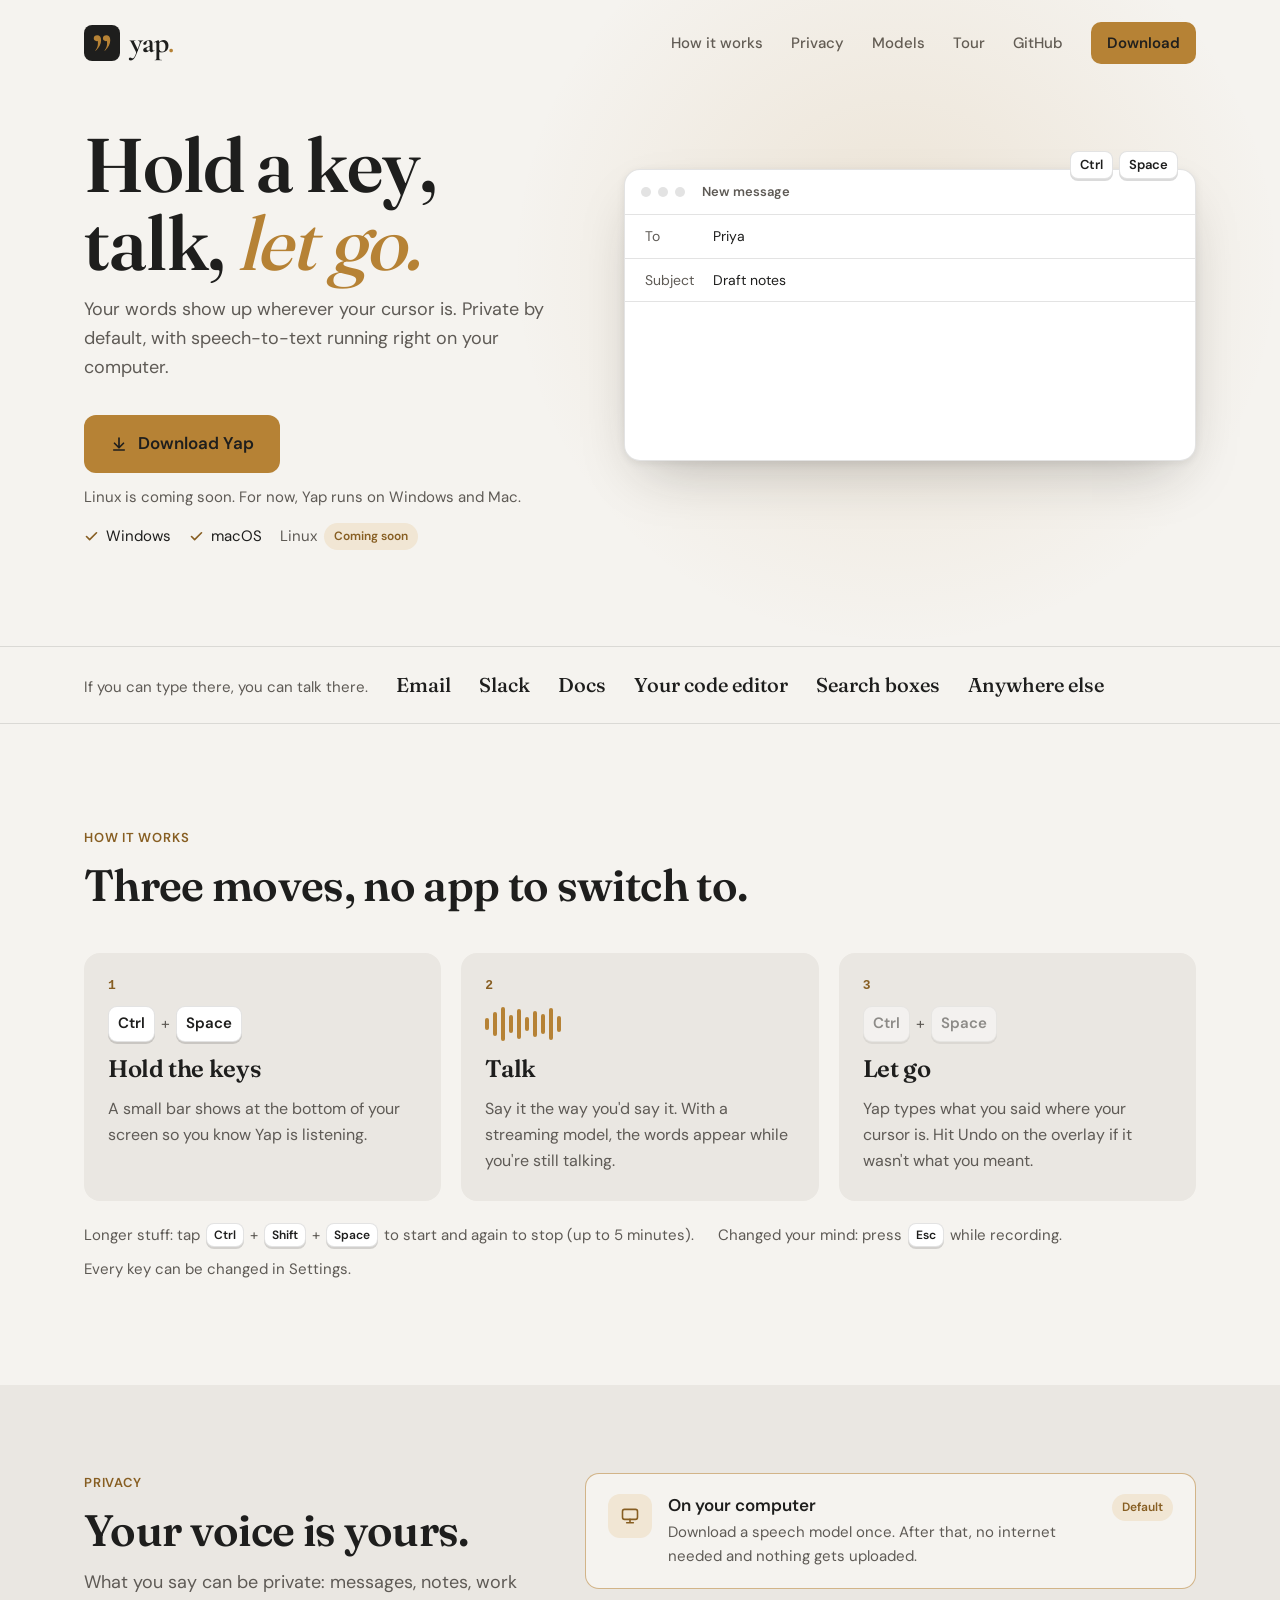
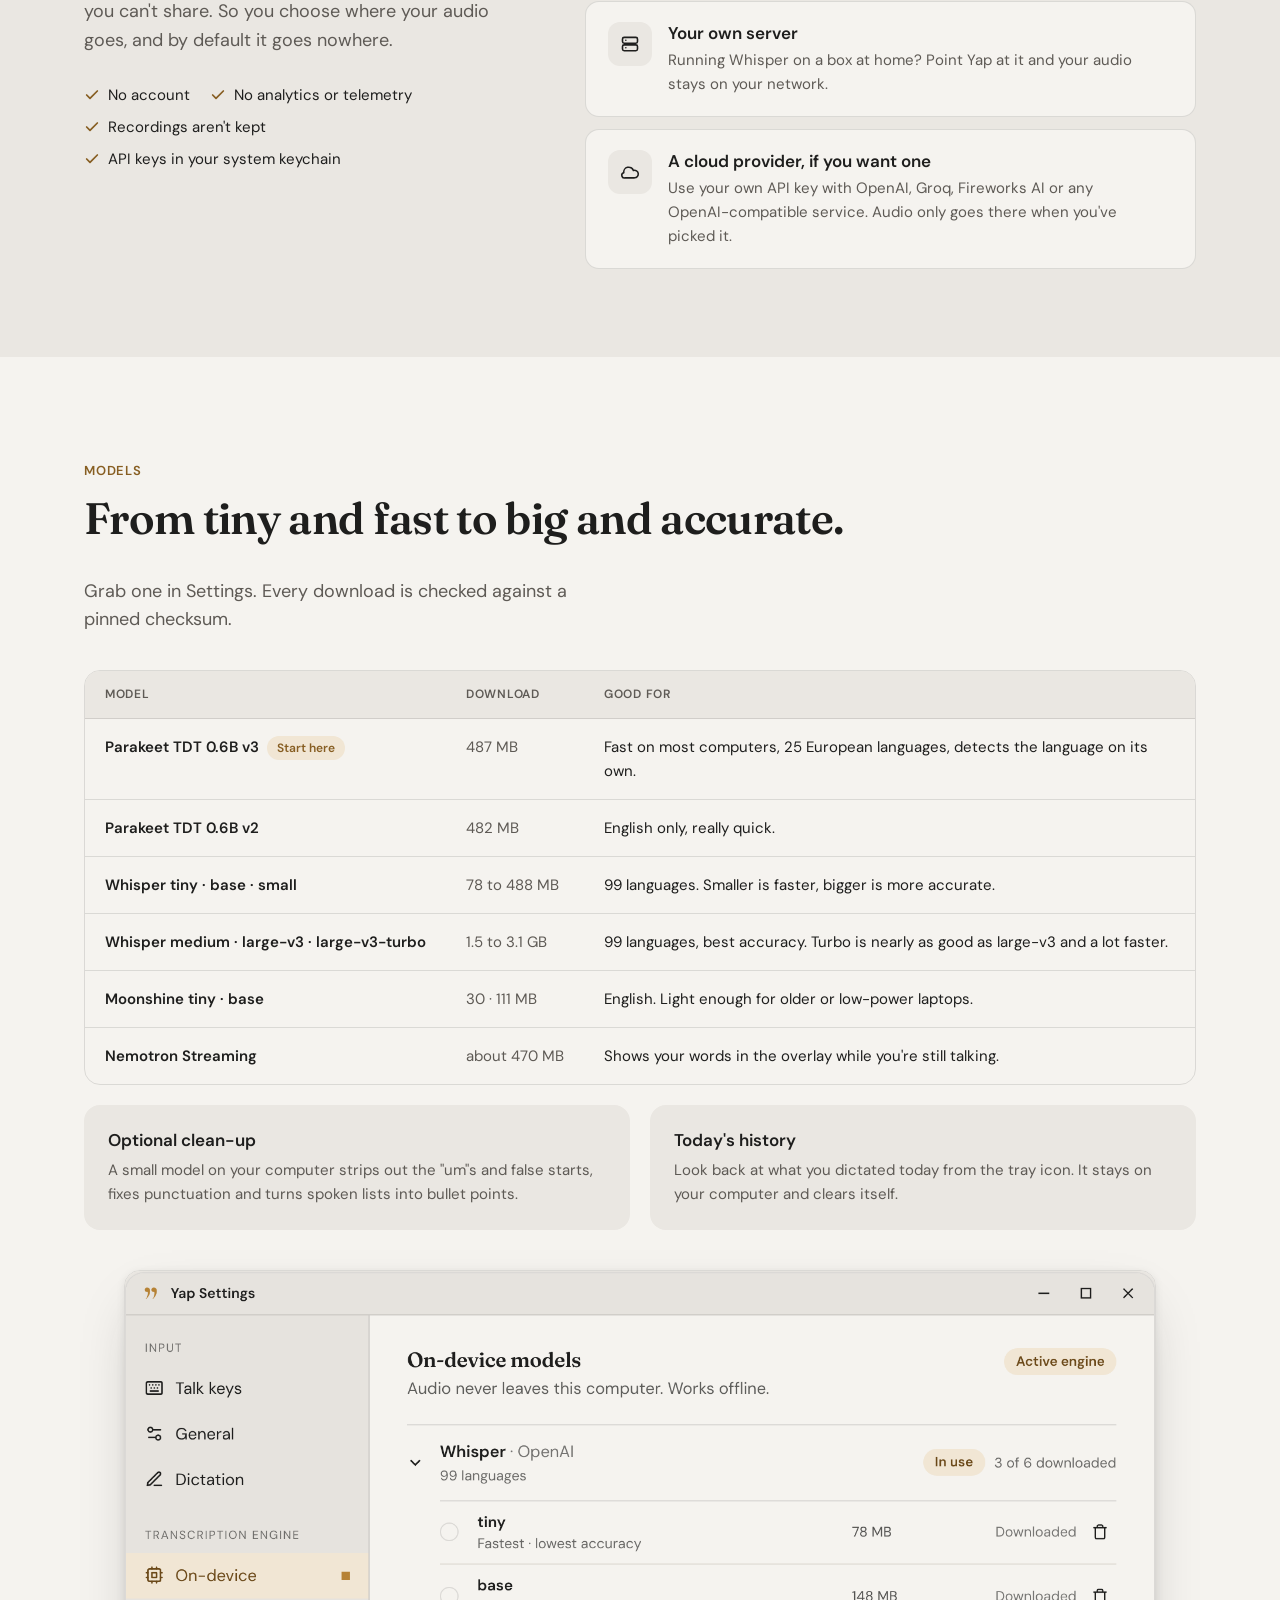
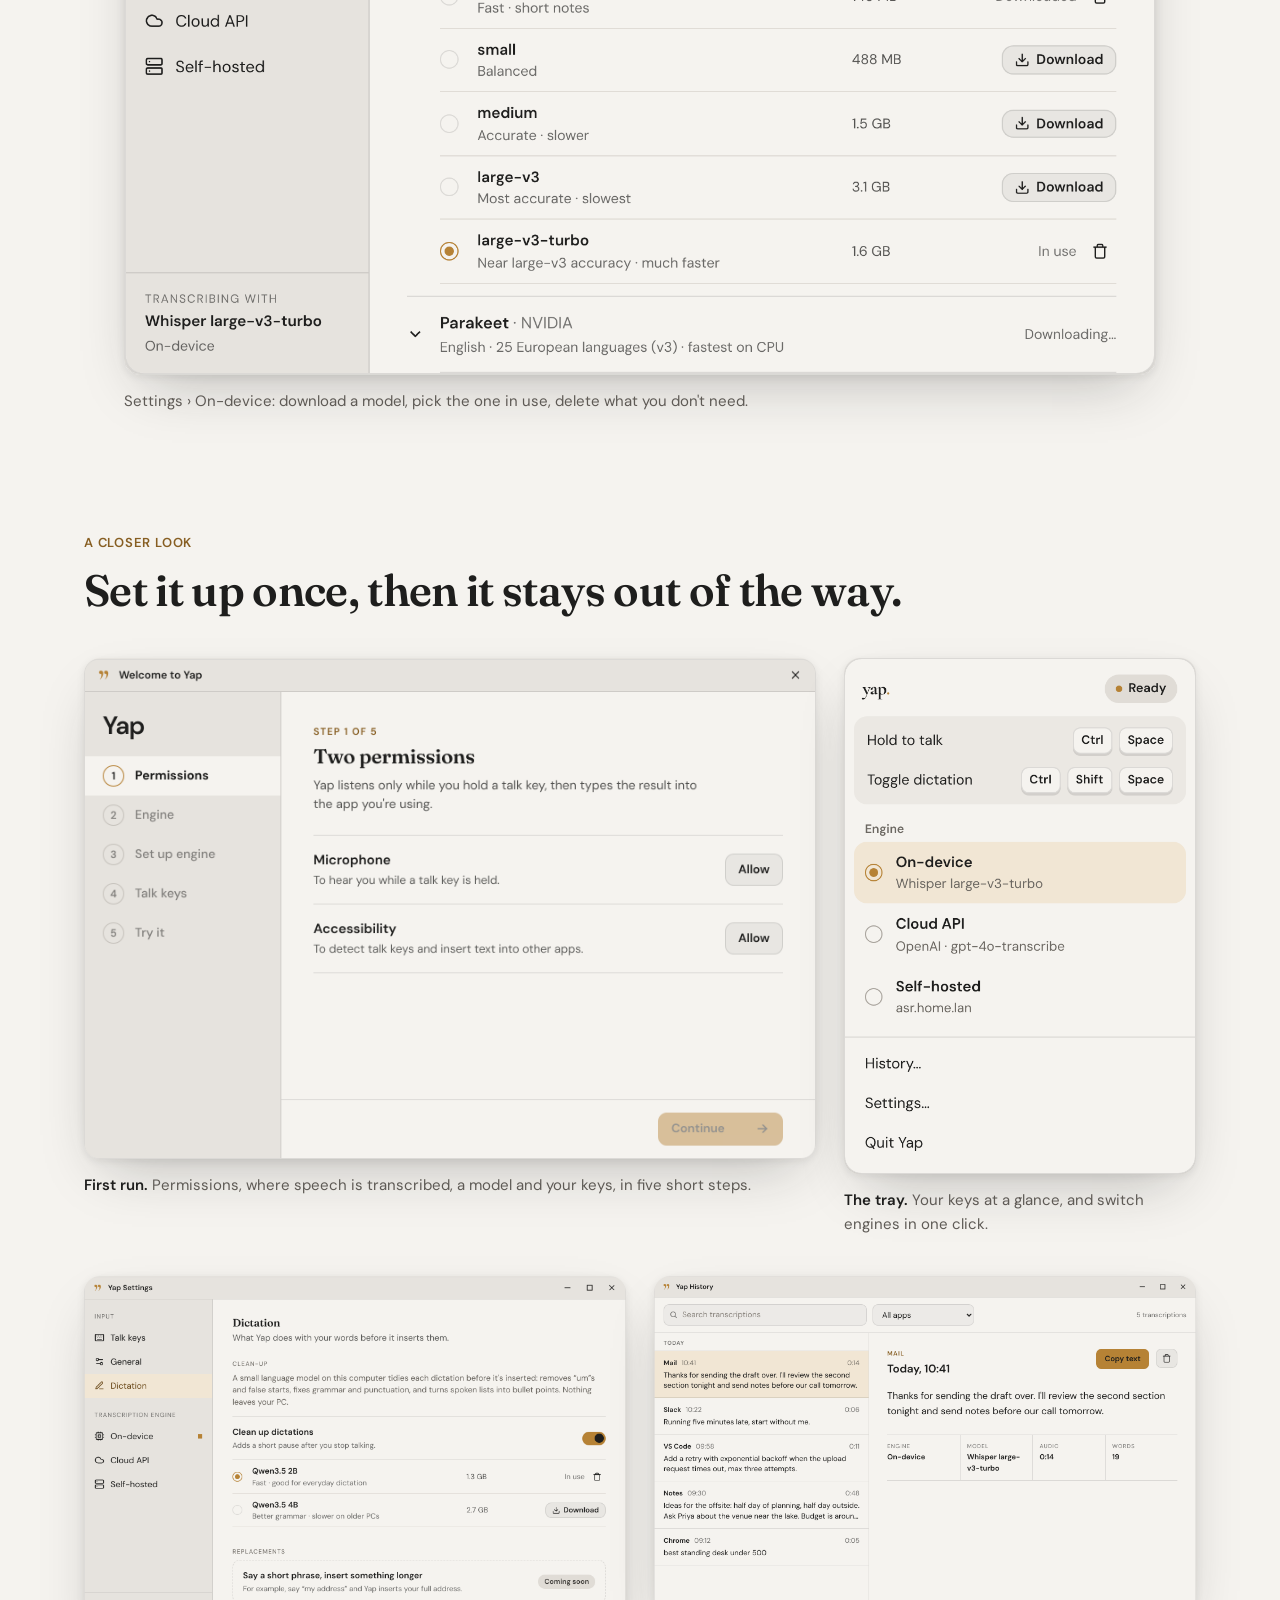
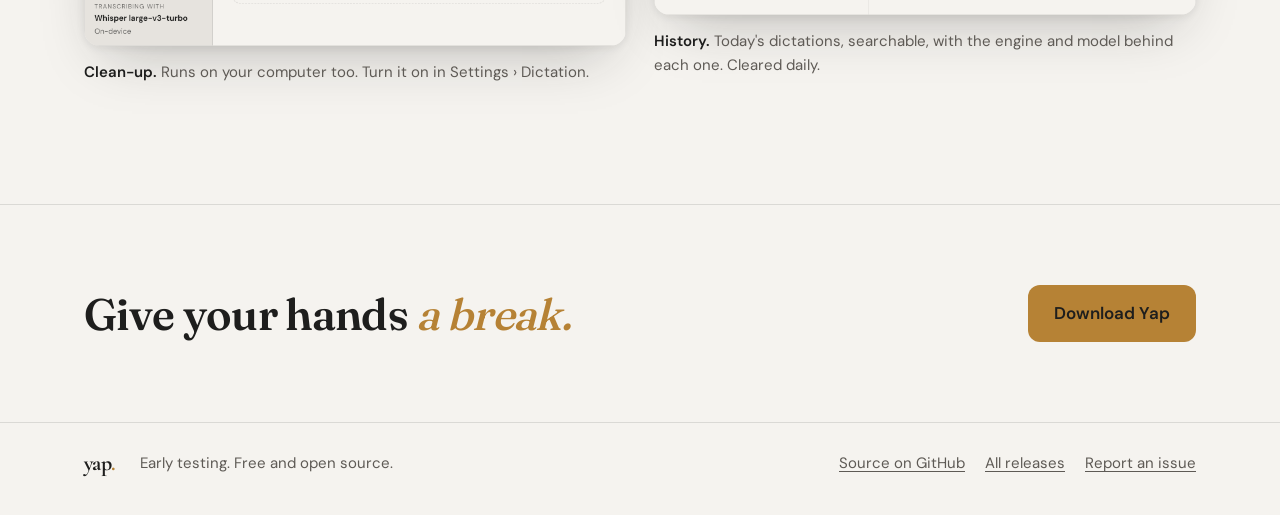
==== commit e728c067: "Update site layout with screenshot tour" ====
--- a/docs/index.html
+++ b/docs/index.html
@@ -4,7 +4,7 @@
 <meta charset="utf-8">
 <meta name="viewport" content="width=device-width, initial-scale=1, viewport-fit=cover">
 <title>Yap: hold a key, talk, let go</title>
-<meta name="description" content="Voice typing for Windows and macOS. Private by default: speech-to-text runs on your computer, with no account and no telemetry.">
+<meta name="description" content="Voice typing for Windows and macOS, with Linux coming soon. Private by default: speech-to-text runs on your computer, with no account and no telemetry.">
 <link rel="icon" href="favicon.ico" sizes="16x16 32x32 48x48">
 <link rel="icon" href="yap-icon-tile.svg" type="image/svg+xml">
 <link rel="apple-touch-icon" href="apple-touch-icon-180.png">
@@ -76,6 +76,10 @@
 .note { color: var(--muted); font-size: .9375rem; margin: 0; }
 .note a { color: var(--muted); }
 @media (max-width: 900px) { .hero-grid { grid-template-columns: minmax(0, 1fr); gap: 48px; padding-block: 24px 72px; } }
+.platforms { display: flex; flex-wrap: wrap; gap: 8px 18px; margin: 2px 0 0; padding: 0; list-style: none; font-size: .9375rem; }
+.platforms li { display: inline-flex; align-items: center; gap: 7px; }
+.platforms svg { color: var(--accent-text); flex: none; }
+.platforms li.soon { color: var(--muted); }
 
 /* demo */
 .demo { position: relative; padding-bottom: 46px; }
@@ -166,6 +170,15 @@
 .shot img { display: block; width: 100%; max-width: 100%; height: auto; border-radius: 16px; border: 1px solid var(--divider); box-shadow: var(--shadow); }
 .shot figcaption { margin-top: 14px; font-size: .9375rem; color: var(--muted); }
 
+/* a closer look: real screens from the app */
+.gallery { display: grid; grid-template-columns: repeat(6, minmax(0, 1fr)); gap: 40px 28px; margin-top: 44px; align-items: start; }
+.gallery figure { margin: 0; }
+.gallery .w4 { grid-column: span 4; } .gallery .w3 { grid-column: span 3; } .gallery .w2 { grid-column: span 2; }
+.gallery img { display: block; width: 100%; height: auto; border-radius: 16px; box-shadow: var(--shadow); }
+.gallery figcaption { margin-top: 14px; font-size: .9375rem; color: var(--muted); }
+.gallery figcaption b { color: var(--text); font-weight: 600; }
+@media (max-width: 820px) { .gallery { grid-template-columns: minmax(0, 1fr); } .gallery .w4, .gallery .w3, .gallery .w2 { grid-column: auto; } .gallery .w2 img { max-width: 320px; } }
+
 /* closing */
 .closing { margin-top: 120px; padding-block: 80px; border-top: 1px solid var(--divider); text-align: left; }
 .closing .wrap { display: flex; flex-wrap: wrap; gap: 28px 48px; align-items: center; justify-content: space-between; }
@@ -192,6 +205,7 @@
       <a class="l" href="#how">How it works</a>
       <a class="l" href="#privacy">Privacy</a>
       <a class="l" href="#models">Models</a>
+      <a class="l" href="#tour">Tour</a>
       <a class="l" href="https://github.com/codyrowland/yap">GitHub</a>
       <a class="btn sm" href="#download">Download</a>
     </nav>
@@ -207,6 +221,11 @@
           </a>
           <p class="note" id="note">Windows 10 or 11 (64-bit) and macOS 11.3 or later. Free, no account needed.</p>
           <p class="note" id="other" hidden></p>
+          <ul class="platforms" aria-label="Platforms">
+            <li><svg width="15" height="15" viewBox="0 0 24 24" fill="none" stroke="currentColor" stroke-width="2.6" stroke-linecap="round" stroke-linejoin="round" aria-hidden="true"><path d="M20 6 9 17l-5-5"></path></svg>Windows</li>
+            <li><svg width="15" height="15" viewBox="0 0 24 24" fill="none" stroke="currentColor" stroke-width="2.6" stroke-linecap="round" stroke-linejoin="round" aria-hidden="true"><path d="M20 6 9 17l-5-5"></path></svg>macOS</li>
+            <li class="soon">Linux <span class="tag">Coming soon</span></li>
+          </ul>
         </div>
       </div>
 
@@ -329,9 +348,49 @@
         <div><h3>Today's history</h3><p>Look back at what you dictated today from the tray icon. It stays on your computer and clears itself.</p></div>
       </div>
       <figure class="shot">
-        <img src="yap-app.png" alt="Yap Settings window showing the Talk keys page" width="962" height="672" loading="lazy">
-        <figcaption>Settings: pick your keys, your engine and your model.</figcaption>
+        <picture>
+          <source media="(prefers-color-scheme: light)" srcset="screenshots/on-device-models-light.png">
+          <img src="screenshots/on-device-models-dark.png" alt="Yap Settings, On-device models: Whisper and Parakeet expanded, with sizes, downloads and the model in use" width="880" height="601" loading="lazy">
+        </picture>
+        <figcaption>Settings › On-device: download a model, pick the one in use, delete what you don't need.</figcaption>
       </figure>
+    </div>
+  </section>
+
+  <section class="s" id="tour">
+    <div class="wrap">
+      <p class="eyebrow">A closer look</p>
+      <h2>Set it up once, then it stays out of the way.</h2>
+      <div class="gallery">
+        <figure class="w4">
+          <picture>
+            <source media="(prefers-color-scheme: light)" srcset="screenshots/onboarding-light.png">
+            <img src="screenshots/onboarding-dark.png" alt="Yap first-run setup, step 1 of 5: microphone and accessibility permissions" width="820" height="561" loading="lazy">
+          </picture>
+          <figcaption><b>First run.</b> Permissions, where speech is transcribed, a model and your keys, in five short steps.</figcaption>
+        </figure>
+        <figure class="w2">
+          <picture>
+            <source media="(prefers-color-scheme: light)" srcset="screenshots/tray-light.png">
+            <img src="screenshots/tray-dark.png" alt="Yap tray menu: talk keys, the three engines and links to History and Settings" width="320" height="469" loading="lazy">
+          </picture>
+          <figcaption><b>The tray.</b> Your keys at a glance, and switch engines in one click.</figcaption>
+        </figure>
+        <figure class="w3">
+          <picture>
+            <source media="(prefers-color-scheme: light)" srcset="screenshots/dictation-light.png">
+            <img src="screenshots/dictation-dark.png" alt="Yap Settings, Dictation: clean-up turned on with the Qwen3.5 2B model in use" width="880" height="601" loading="lazy">
+          </picture>
+          <figcaption><b>Clean-up.</b> Runs on your computer too. Turn it on in Settings › Dictation.</figcaption>
+        </figure>
+        <figure class="w3">
+          <picture>
+            <source media="(prefers-color-scheme: light)" srcset="screenshots/history-light.png">
+            <img src="screenshots/history-dark.png" alt="Yap History: today's dictations by app, with search and the engine and model used" width="960" height="601" loading="lazy">
+          </picture>
+          <figcaption><b>History.</b> Today's dictations, searchable, with the engine and model behind each one. Cleared daily.</figcaption>
+        </figure>
+      </div>
     </div>
   </section>
 
@@ -393,7 +452,9 @@
     { os: 'mac', label: 'Download for Intel Mac', short: 'Mac (Intel)', suffix: '_x64.dmg' }
   ];
   const p = (navigator.userAgentData && navigator.userAgentData.platform) || navigator.platform || navigator.userAgent;
-  const os = /win/i.test(p) ? 'windows' : /mac/i.test(p) ? 'mac' : 'other';
+  const os = /win/i.test(p) ? 'windows' : /mac/i.test(p) ? 'mac' : /linux|x11/i.test(p) && !/android/i.test(navigator.userAgent) ? 'linux' : 'other';
+  const LINUX = 'Linux is coming soon. For now, Yap runs on Windows and Mac.';
+  if (os === 'linux') document.getElementById('note').textContent = LINUX;
   fetch('https://api.github.com/repos/codyrowland/yap/releases?per_page=10')
     .then(r => r.ok ? r.json() : Promise.reject())
     .then(list => {
@@ -406,7 +467,8 @@
         document.getElementById('primary').href = main.url;
         document.getElementById('primary-label').textContent = main.label;
       }
-      document.getElementById('note').textContent = 'Version ' + version + '. Free, no account needed.' + (os === 'mac' ? ' Apple menu › About This Mac: "Apple M…" means Apple Silicon.' : '');
+      document.getElementById('note').textContent = os === 'linux' ? LINUX + ' Version ' + version + '.'
+        : 'Version ' + version + '. Free, no account needed.' + (os === 'mac' ? ' Apple menu › About This Mac: "Apple M…" means Apple Silicon.' : '');
       const other = document.getElementById('other');
       other.append(main ? 'Also for ' : 'Download for ');
       found.filter(d => d !== main).forEach((d, i) => {
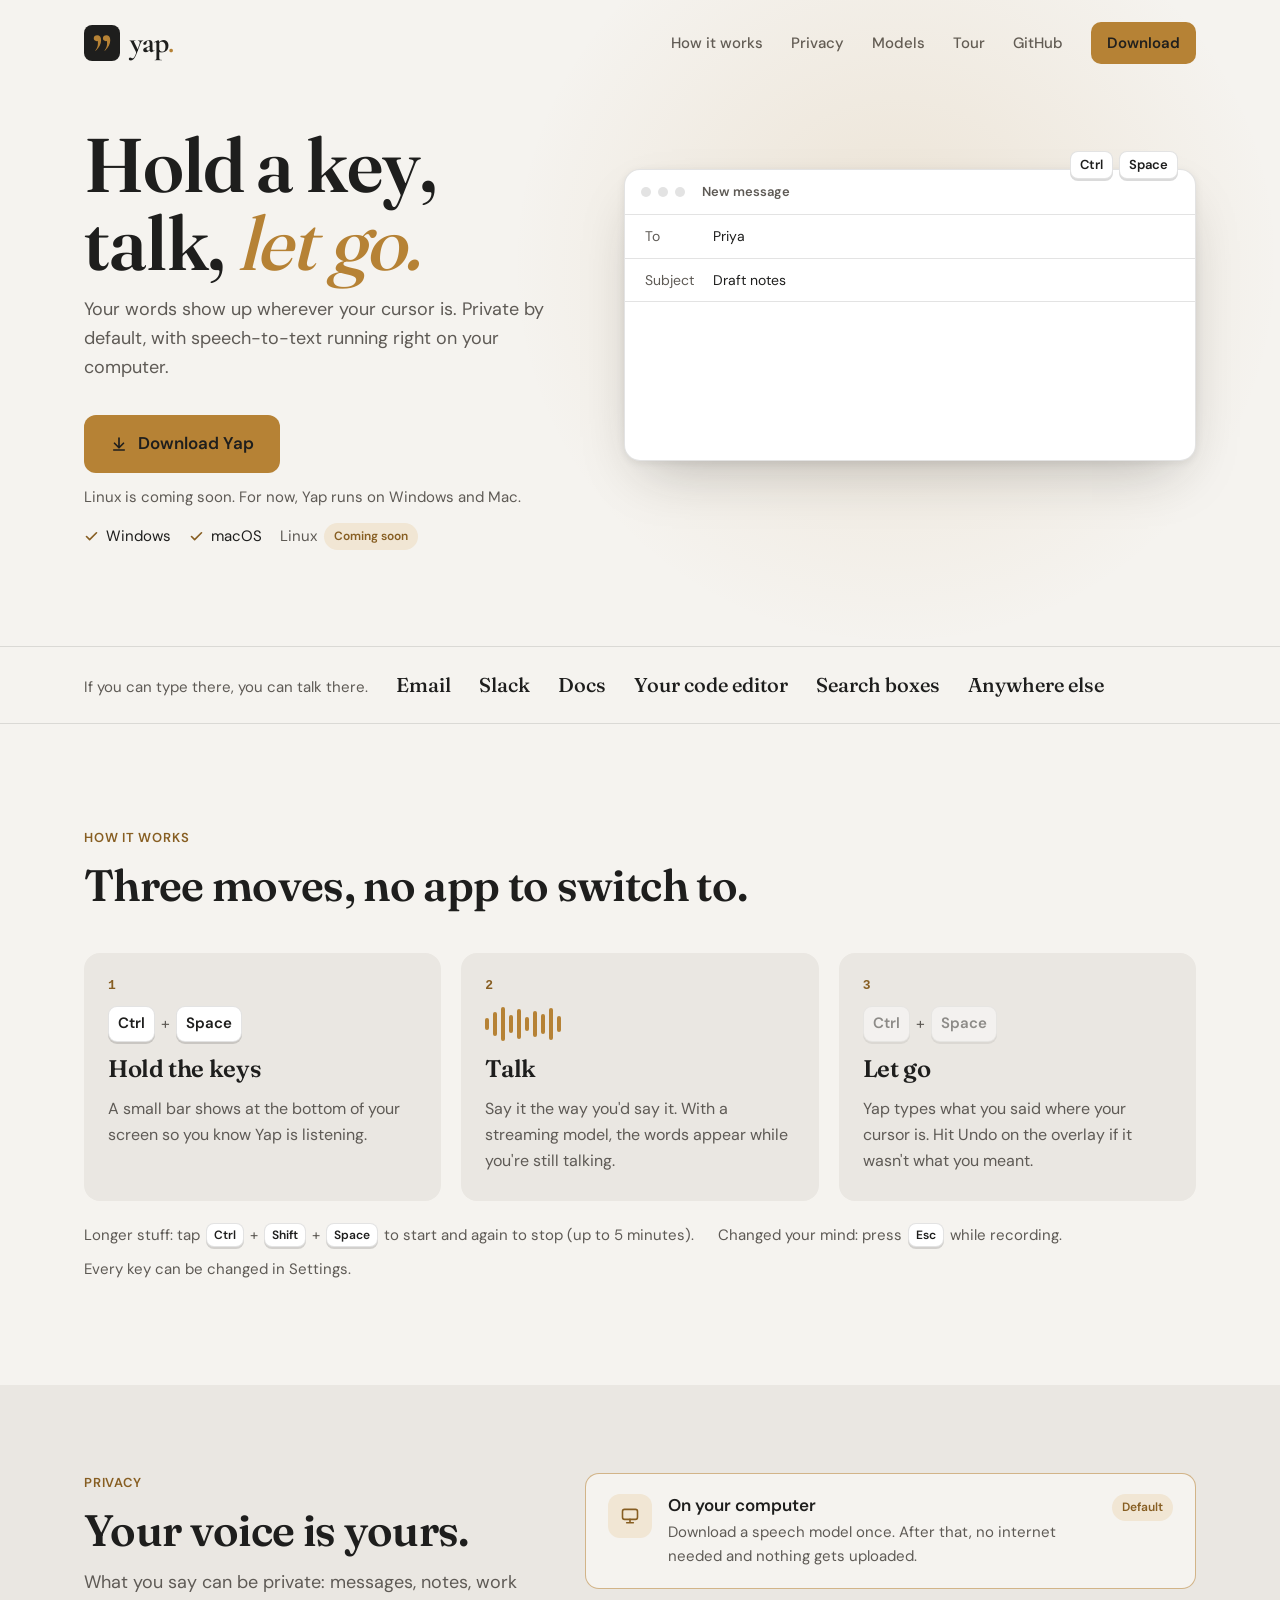
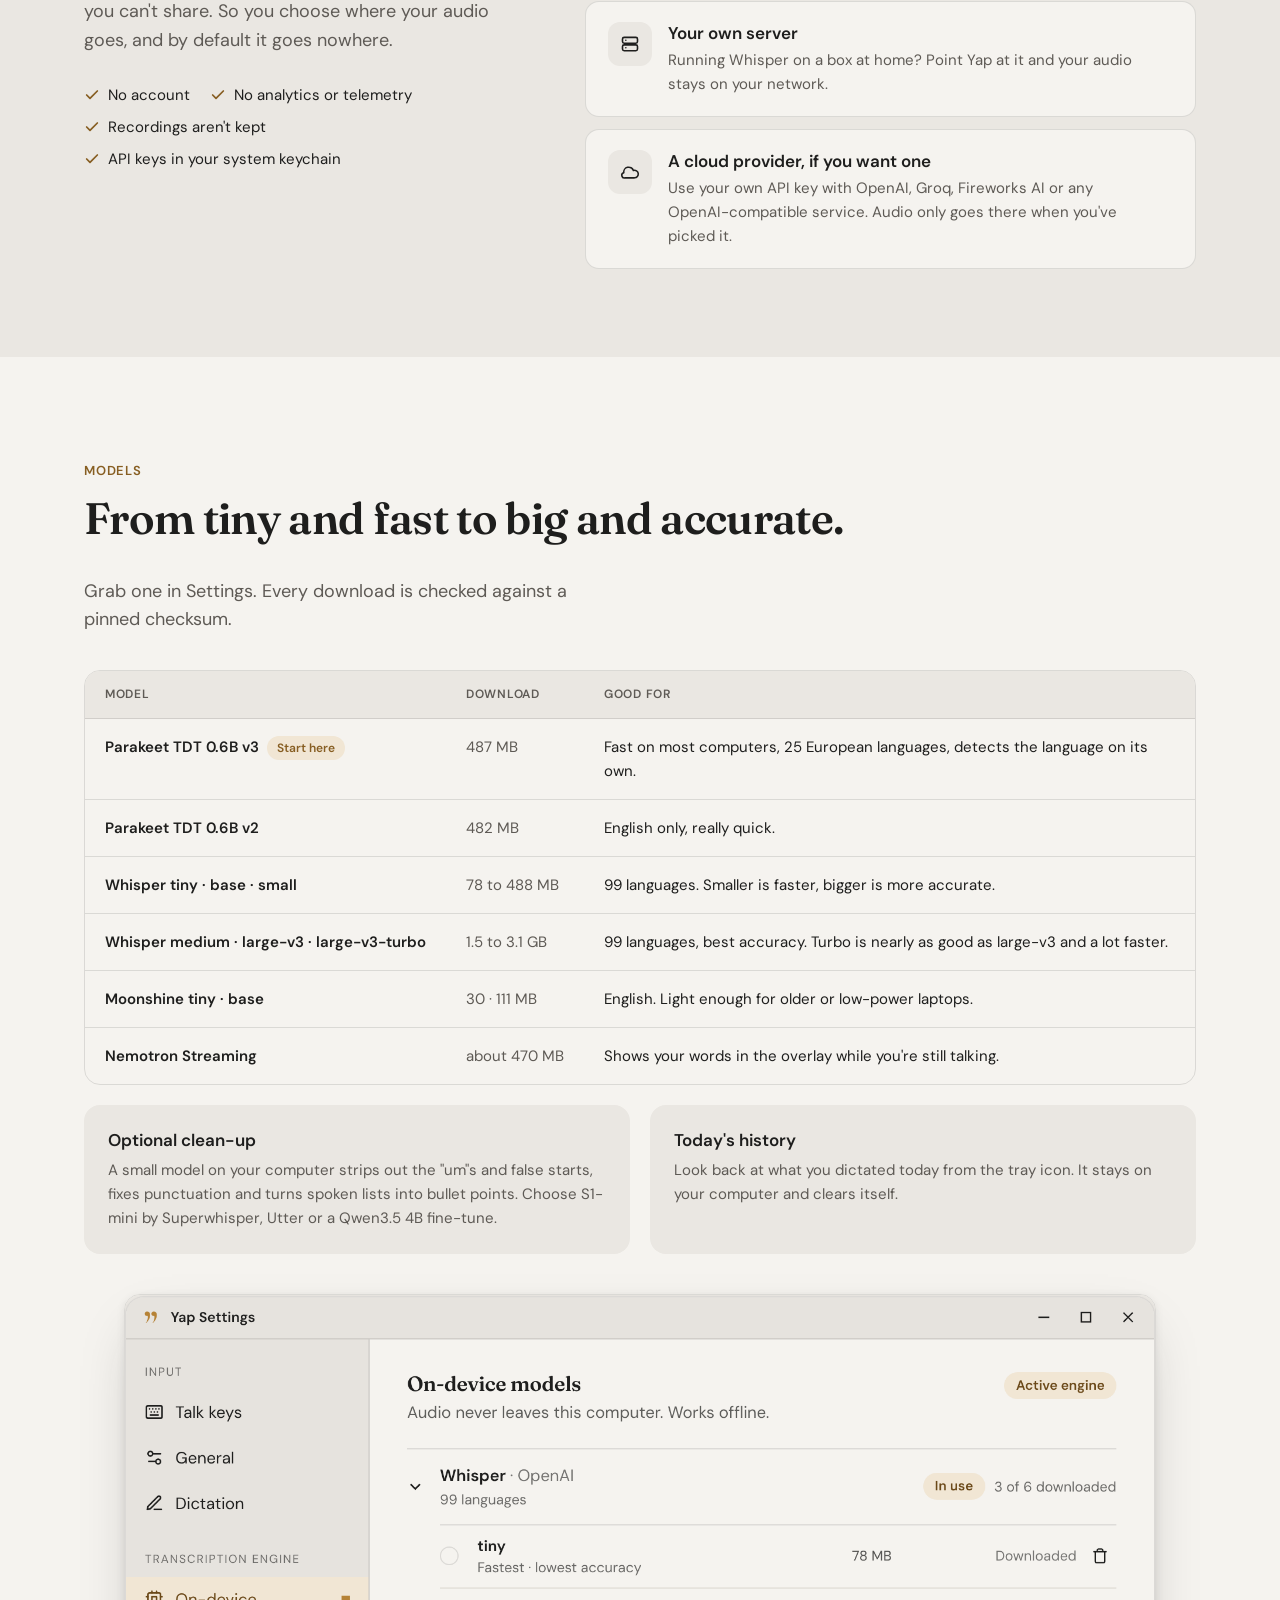
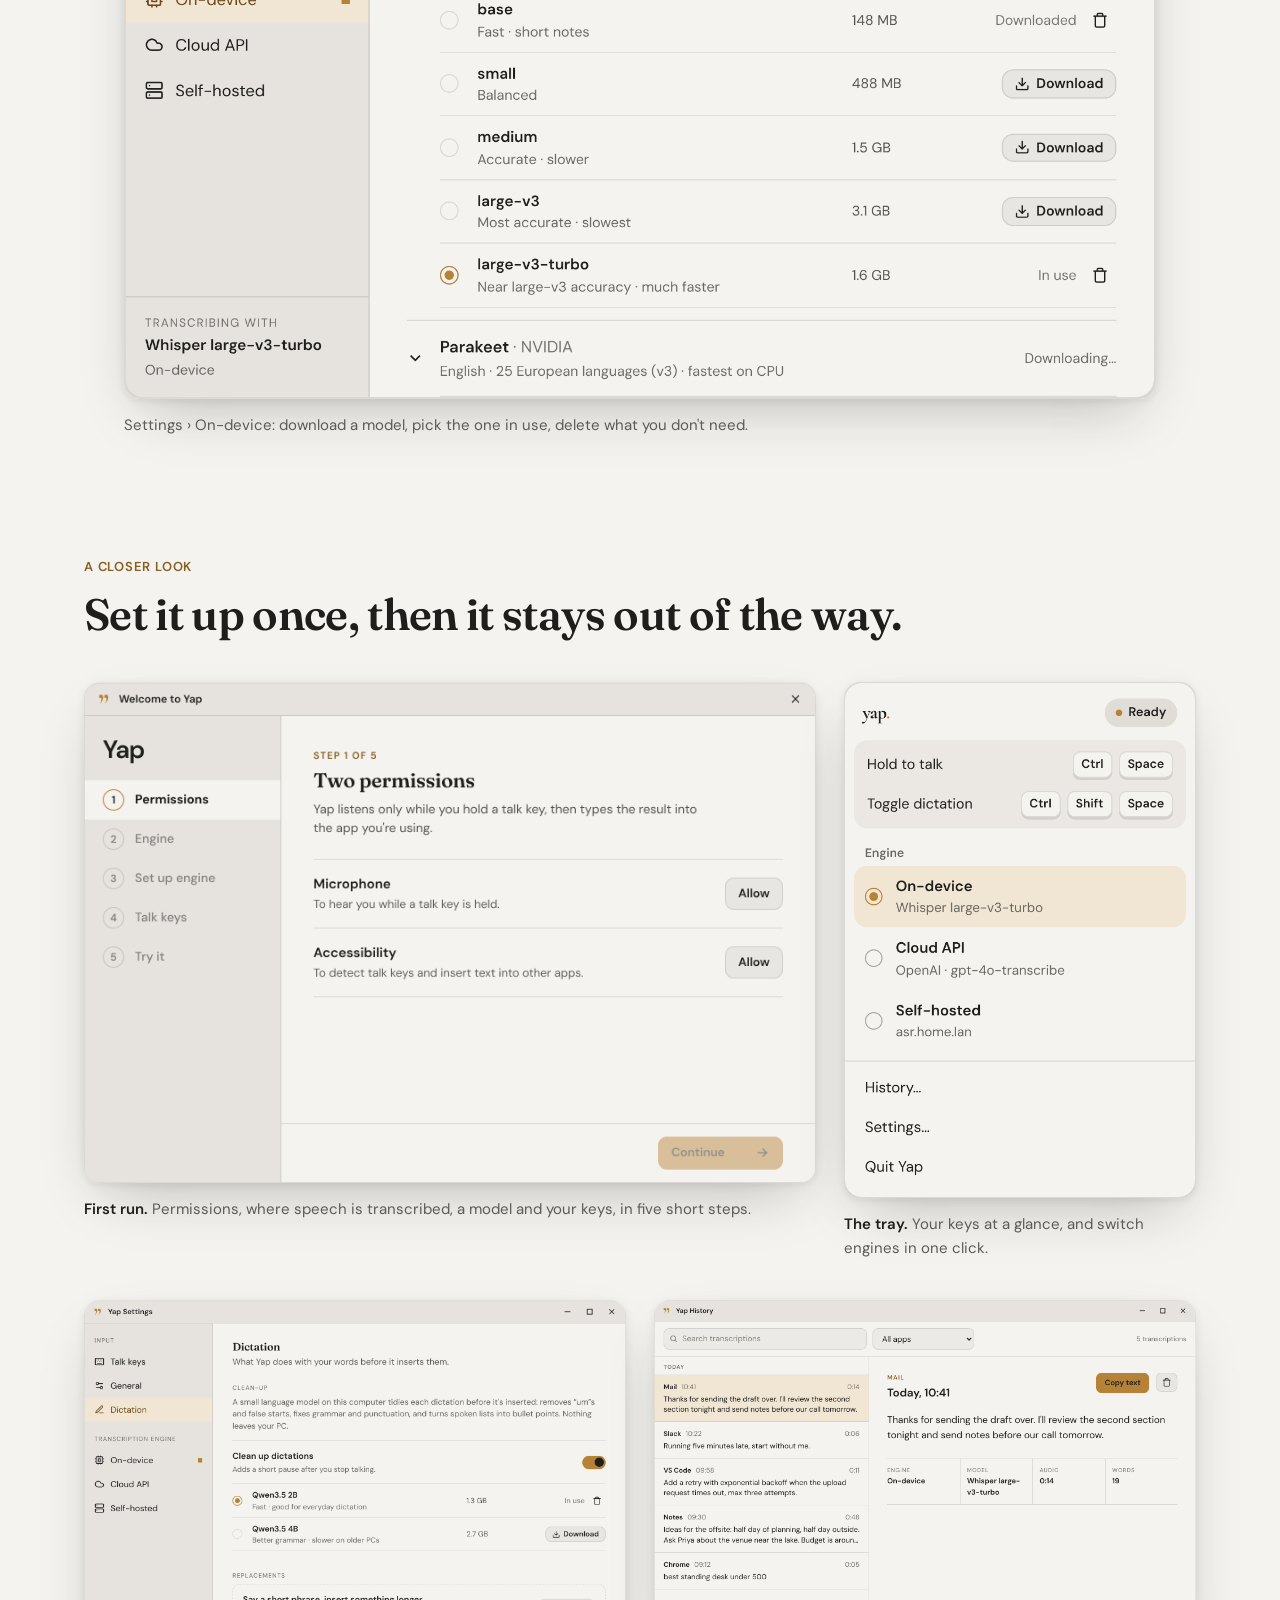
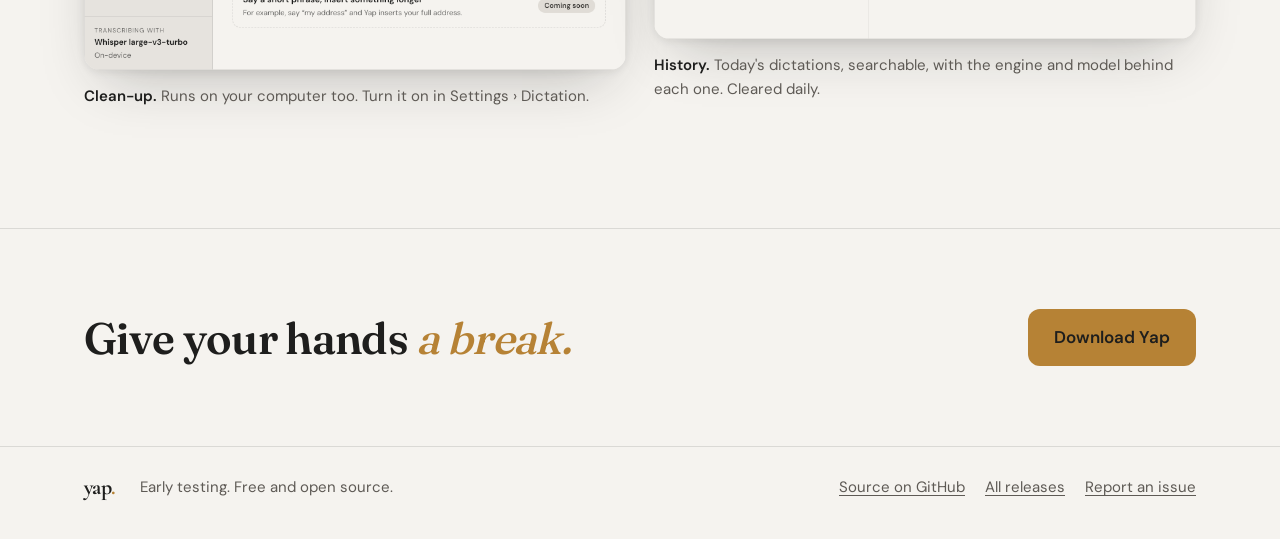
==== commit abb53cc3: "Replace clean-up models with S1-mini, Utter and Dictation Cleanup S1-mini by Superwhisper is the new" ====
--- a/docs/index.html
+++ b/docs/index.html
@@ -344,7 +344,7 @@
         </table>
       </div>
       <div class="extras">
-        <div><h3>Optional clean-up</h3><p>A small model on your computer strips out the "um"s and false starts, fixes punctuation and turns spoken lists into bullet points.</p></div>
+        <div><h3>Optional clean-up</h3><p>A small model on your computer strips out the "um"s and false starts, fixes punctuation and turns spoken lists into bullet points. Choose S1-mini by Superwhisper, Utter or a Qwen3.5 4B fine-tune.</p></div>
         <div><h3>Today's history</h3><p>Look back at what you dictated today from the tray icon. It stays on your computer and clears itself.</p></div>
       </div>
       <figure class="shot">
